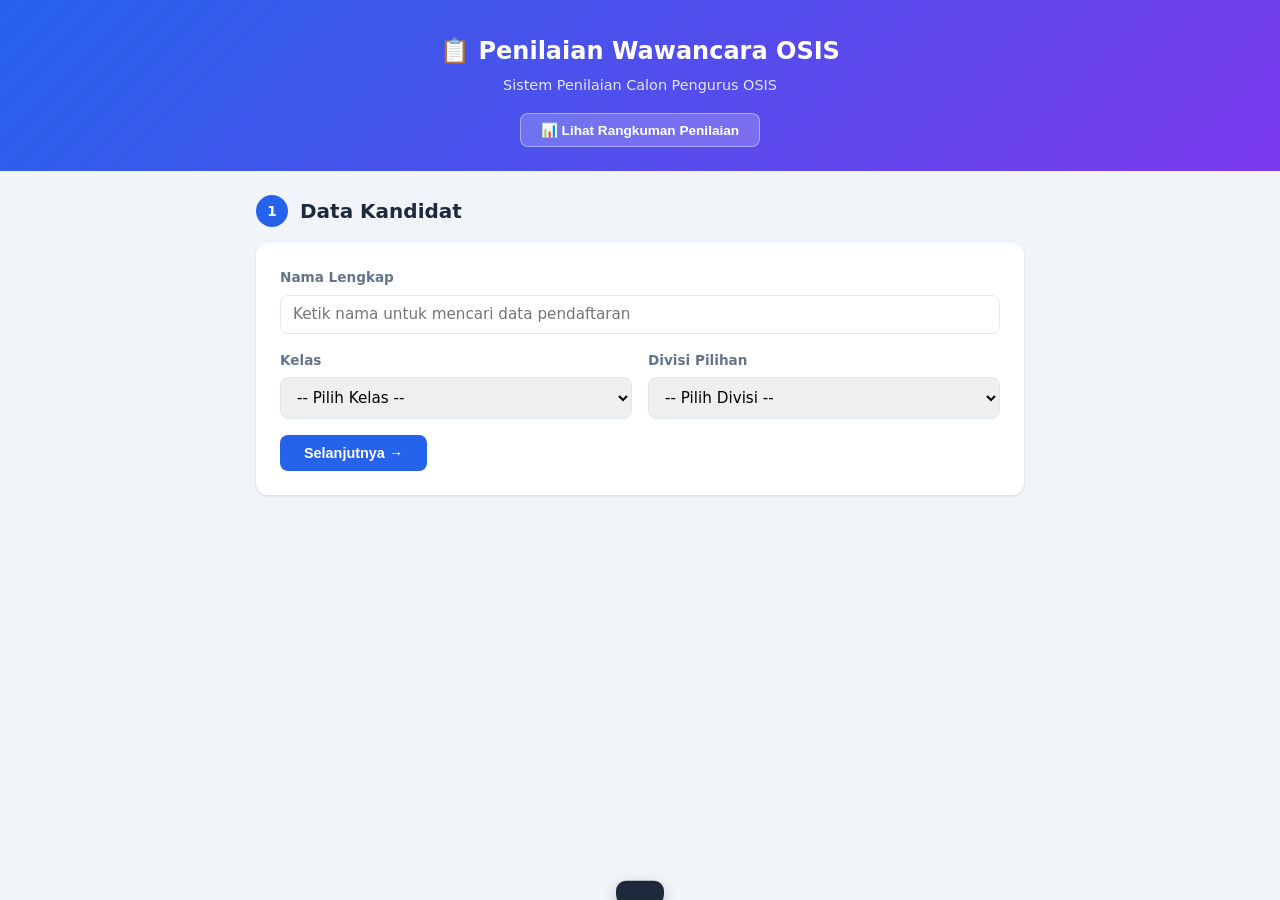
==== index.html @ acd0d590 "Add files via upload" ====
<!DOCTYPE html>
<html lang="id">
<head>
  <meta charset="UTF-8">
  <meta name="viewport" content="width=device-width, initial-scale=1.0">
  <title>Penilaian Wawancara OSIS</title>
  <link rel="stylesheet" href="style.css">
</head>
<body>

<script>
  const GAS_URL = 'https://script.google.com/macros/s/AKfycbzOj5wJAmDxlC7EIr8asJVbdR_6nq8yYFu8ddrUt4UuxdJhbjs5JigugolDbYUj_49eVg/exec';
</script>

<header>
  <h1>📋 Penilaian Wawancara OSIS</h1>
  <p class="subtitle">Sistem Penilaian Calon Pengurus OSIS</p>
  <div class="header-actions">
    <button class="btn-header" onclick="window.open('summary.html','_blank')">📊 Lihat Rangkuman Penilaian</button>
  </div>
</header>

<main id="app">

  <!-- ─── STEP 1: Data Kandidat ─────────────────────────────────────── -->
  <section id="step1" class="step active">
    <div class="step-header">
      <span class="step-badge">1</span>
      <h2>Data Kandidat</h2>
    </div>
    <div class="card">
      <div class="form-group">
        <label for="nama">Nama Lengkap</label>
        <div class="autocomplete-wrapper">
          <input type="text" id="nama" placeholder="Ketik nama untuk mencari data pendaftaran" autocomplete="off">
          <div id="nama-suggestions" class="suggestions-dropdown" hidden></div>
        </div>
      </div>

      <!-- Panel referensi data pendaftaran -->
      <div id="registration-reference" class="registration-reference" hidden>
        <div class="reference-heading">
          <strong>📄 Data Pendaftaran</strong>
          <span id="registration-status"></span>
        </div>
        <div id="registration-details" class="registration-details"></div>
      </div>

      <div class="form-row">
        <div class="form-group">
          <label for="kelas">Kelas</label>
          <select id="kelas">
            <option value="">-- Pilih Kelas --</option>
            <option value="7A">7A</option>
            <option value="7B">7B</option>
            <option value="7C">7C</option>
            <option value="7D">7D</option>
            <option value="8A">8A</option>
            <option value="8B">8B</option>
            <option value="8C">8C</option>
            <option value="8D">8D</option>
          </select>
        </div>
        <div class="form-group">
          <label for="divisi">Divisi Pilihan</label>
          <select id="divisi">
            <option value="">-- Pilih Divisi --</option>
            <option value="PDLH">PDLH</option>
            <option value="Kesejahteraan">Kesejahteraan</option>
            <option value="Kesenian dan Olahraga">Kesenian dan Olahraga</option>
            <option value="Keamanan">Keamanan</option>
            <option value="Ibadah">Ibadah</option>
            <option value="Humas">Humas</option>
            <option value="Bahasa">Bahasa</option>
          </select>
        </div>
      </div>
      <button class="btn btn-primary" onclick="goToStep(2)">Selanjutnya →</button>
    </div>
  </section>

  <!-- ─── STEP 2: Pertanyaan Umum ───────────────────────────────────── -->
  <section id="step2" class="step">
    <div class="step-header">
      <span class="step-badge">2</span>
      <h2>Pertanyaan Umum</h2>
    </div>
    <div id="pertanyaan-container"></div>
    <div class="nav-buttons">
      <button class="btn btn-secondary" onclick="goToStep(1)">← Kembali</button>
      <button class="btn btn-primary" onclick="goToStep(3)">Selanjutnya →</button>
    </div>
  </section>

  <!-- ─── STEP 3: Studi Kasus ───────────────────────────────────────── -->
  <section id="step3" class="step">
    <div class="step-header">
      <span class="step-badge">3</span>
      <h2>Studi Kasus</h2>
    </div>
    <div id="studi-kasus-container"></div>
    <div class="nav-buttons">
      <button class="btn btn-secondary" onclick="goToStep(2)">← Kembali</button>
      <button class="btn btn-primary" onclick="goToStep(4)">Selanjutnya →</button>
    </div>
  </section>

  <!-- ─── STEP 4: Ringkasan ─────────────────────────────────────────── -->
  <section id="step4" class="step">
    <div class="step-header">
      <span class="step-badge">4</span>
      <h2>Ringkasan Penilaian</h2>
    </div>
    <div id="ringkasan-container"></div>
    <div class="nav-buttons">
      <button class="btn btn-secondary" onclick="goToStep(3)">← Kembali</button>
      <button class="btn btn-primary btn-submit" onclick="submitPenilaian()">✅ Simpan Penilaian</button>
    </div>
  </section>

</main>

<!-- ─── Rubrik Modal ─────────────────────────────────────────────────── -->
<div id="rubrik-modal" class="modal" onclick="closeModal(event)">
  <div class="modal-content" onclick="event.stopPropagation()">
    <button class="modal-close" onclick="closeModal()">&times;</button>
    <h3>Rubrik Penilaian</h3>
    <div id="rubrik-body"></div>
  </div>
</div>

<!-- ─── Toast ────────────────────────────────────────────────────────── -->
<div id="toast" class="toast"></div>

<!-- ═══════════════════════════════════════════════════════════════════ -->
<!-- Registration Lookup                                                 -->
<!-- ═══════════════════════════════════════════════════════════════════ -->
<script>
function esc(v) {
  return String(v || '').replace(/[&<>"']/g, c =>
    ({'&':'&amp;','<':'&lt;','>':'&gt;','"':'&quot;',"'":'&#39;'})[c]
  );
}
</script>
<script>
(function() {
  const nameInput     = document.getElementById('nama');
  const classInput    = document.getElementById('kelas');
  const divisiInput   = document.getElementById('divisi');
  const box           = document.getElementById('registration-reference');
  const details       = document.getElementById('registration-details');
  const status        = document.getElementById('registration-status');
  const suggestions   = document.getElementById('nama-suggestions');
  if (!nameInput || !box || !suggestions) return;

  const FIELD_LABELS = {
    'Tempat dan Tgl. Lahir':              'Tempat & Tanggal Lahir',
    'Divisi yang dipilih':                 'Divisi Pilihan',
    'Pengalaman mengikuti organisasi':    'Pengalaman Organisasi',
    'Jabatan apa yang pernah diemban':    'Jabatan yang Pernah Diemban',
    'Mengapa ingin menjadi pengurus OSIS?': 'Alasan Ingin Jadi Pengurus OSIS',
    'Apa yang ingin anda kontribusikan untuk sekolah?': 'Kontribusi untuk Sekolah',
    'Apa yang menurutmu perlu diperbaiki dari kegiatan santri di sekolah?': 'Hal yang Perlu Diperbaiki',
    'Harapan terhadap OSIS kedepan':      'Harapan terhadap OSIS',
    'Ide Kegiatan/ Program yang ingin dikembangkan': 'Ide Kegiatan/Program',
    'KOMITMEN CALON PENGURUS OSIS':      'Komitmen Calon Pengurus OSIS'
  };

  let timer;

  function esc(v) {
    return String(v || '').replace(/[&<>"']/g, c =>
      ({'&':'&amp;','<':'&lt;','>':'&gt;','"':'&quot;',"'":'&#39;'})[c]
    );
  }

  function classMatch(regVal, optVal) {
    return String(regVal).trim().toLowerCase().replace(/\s+/g,'') ===
           String(optVal).trim().toLowerCase().replace(/\s+/g,'');
  }

  async function lookup() {
    const name = nameInput.value.trim();
    console.log('[Lookup] Mencari nama:', name, '| URL:', GAS_URL + '?action=getRegistration&nama=' + encodeURIComponent(name));
    if (!name) { box.hidden = true; return; }

    box.hidden = false;
    status.textContent = 'Mencari data...';
    details.innerHTML = '';

    try {
      const resp = await fetch(GAS_URL + '?action=getRegistration&nama=' + encodeURIComponent(name));
      const result = await resp.json();
      console.log('[Lookup] Response GAS:', JSON.stringify(result, null, 2));

      if (!result.success) throw new Error(result.error || 'Gagal membaca data.');

      if (!result.data) {
        status.textContent = 'Data tidak ditemukan';
        if (result.source) console.log('[Lookup] Source info:', JSON.stringify(result.source, null, 2));
        return;
      }

      status.textContent = '✓ Ditemukan';
      const d = result.data;
      console.log('[Lookup] Data ditemukan:', d);

      // Auto-fill kelas
      if (classInput) {
        const kelasVal = d['Kelas'] || '';
        if (!classInput.value && kelasVal) {
          for (const opt of classInput.options) {
            if (classMatch(kelasVal, opt.value)) { classInput.value = opt.value; break; }
          }
        }
      }

      // Auto-fill divisi
      if (divisiInput) {
        const divVal = d['Divisi yang dipilih'] || '';
        if (!divisiInput.value && divVal) {
          for (const opt of divisiInput.options) {
            if (divVal.toLowerCase().includes(opt.value.toLowerCase())) {
              divisiInput.value = opt.value; break;
            }
          }
        }
      }

      // Render detail
      let html = '';
      for (const key of Object.keys(FIELD_LABELS)) {
        const val = d[key];
        if (val && val.trim()) {
          html += '<div class="reference-item"><b>' + esc(FIELD_LABELS[key]) + '</b><span>' + esc(val) + '</span></div>';
        }
      }
      details.innerHTML = html;

    } catch (err) {
      status.textContent = '⚠ Gagal terhubung';
      console.error('[Lookup] Error:', err);
    }
  }

  // ─── Autocomplete Search ─────────────────────────────────────────────
  async function searchSuggestions(query) {
    if (!query || query.length < 1) { suggestions.hidden = true; return; }
    try {
      const resp = await fetch(GAS_URL + '?action=searchNames&q=' + encodeURIComponent(query));
      const result = await resp.json();
      console.log('[Search] Query:', query, '| Hasil:', result.names);
      if (!result.success || !result.names || result.names.length === 0) {
        suggestions.hidden = true;
        return;
      }
      suggestions.innerHTML = result.names.map(n =>
        '<div class="suggestion-item">' + esc(n) + '</div>'
      ).join('');
      suggestions.hidden = false;
    } catch (err) {
      console.error('[Search] Error:', err);
      suggestions.hidden = true;
    }
  }

  // Click suggestion
  suggestions.addEventListener('mousedown', function(e) {
    const item = e.target.closest('.suggestion-item');
    if (item) {
      nameInput.value = item.textContent;
      suggestions.hidden = true;
      lookup();
    }
  });

  // Hide suggestions on blur
  nameInput.addEventListener('blur', function() {
    setTimeout(function() { suggestions.hidden = true; }, 200);
    lookup();
  });

  nameInput.addEventListener('focus', function() {
    if (suggestions.children.length > 0 && nameInput.value.length >= 1) {
      suggestions.hidden = false;
    }
  });

  // ─── Input Handler ───────────────────────────────────────────────────
  nameInput.addEventListener('input', function() {
    clearTimeout(timer);
    const val = nameInput.value.trim();
    // Show suggestions for partial input
    timer = setTimeout(function() {
      if (val.length >= 1) {
        searchSuggestions(val);
      } else {
        suggestions.hidden = true;
        box.hidden = true;
      }
    }, 300);
  });
})();
</script>

<!-- ═══════════════════════════════════════════════════════════════════ -->
<!-- Main Application Logic                                              -->
<!-- ═══════════════════════════════════════════════════════════════════ -->
<script>
// ─── DATA ──────────────────────────────────────────────────────────────
const PERTANYAAN = [
  { id: 'Q1', judul: 'Alasan Memilih Divisi',   teks: 'Mengapa kamu memilih divisi tersebut?',                            aspek: 'Motivasi, pemahaman divisi, kesesuaian minat' },
  { id: 'Q2', judul: 'Kontribusi untuk Sekolah', teks: 'Apa yang ingin kamu kontribusikan untuk sekolah?',                aspek: 'Kreativitas, dampak, realistis' },
  { id: 'Q3', judul: 'Hal yang Perlu Diperbaiki',teks: 'Apa yang menurutmu perlu diperbaiki dari kegiatan santri di sekolah?', aspek: 'Observasi, analisis, solusi' },
  { id: 'Q4', judul: 'Ide Kegiatan/Program',     teks: 'Ide kegiatan atau program yang ingin kamu kembangkan?',           aspek: 'Inovasi, perencanaan, eksekusi' },
  { id: 'Q5', judul: 'Visi dan Misi',            teks: 'Apa visi dan misi kamu terhadap organisasi tersebut? Jelaskan!', aspek: 'Visi jangka panjang, keselarasan, komitmen' }
];

const STUDI_KASUS = [
  {
    id: 'SK1', judul: 'Konflik dalam Tim',
    cerita: 'Kamu ditunjuk menjadi ketua sebuah kegiatan OSIS. Dalam persiapan kegiatan, dua anggota tim berselisih pendapat dan mulai saling menyalahkan. Akibatnya, pekerjaan kelompok menjadi terhambat dan anggota lain ikut merasa tidak nyaman.',
    pertanyaan: [
      'Apa yang akan kamu lakukan sebagai ketua?',
      'Bagaimana cara kamu menyelesaikan konflik tersebut?',
      'Apakah kamu akan mengambil keputusan sendiri atau melibatkan anggota? Jelaskan alasannya.'
    ],
    aspek: [
      { id: 'SK1_Kepemimpinan', label: 'Kepemimpinan' },
      { id: 'SK1_Komunikasi',   label: 'Komunikasi' },
      { id: 'SK1_Konflik',      label: 'Kemampuan Menyelesaikan Konflik' },
      { id: 'SK1_Adil',         label: 'Sikap Adil' }
    ]
  },
  {
    id: 'SK2', judul: 'Tanggung Jawab & Kejujuran',
    cerita: 'Kamu mendapatkan tugas sebagai panitia sebuah kegiatan OSIS. Sehari sebelum kegiatan, kamu menyadari bahwa ada kesalahan dalam data peserta yang disebabkan oleh kelalaianmu. Jika kesalahan tersebut diketahui pembina, kemungkinan kegiatan akan mengalami sedikit kendala.',
    pertanyaan: [
      'Apa yang akan kamu lakukan?',
      'Apakah kamu akan menyampaikan kesalahan tersebut kepada pembina? Mengapa?',
      'Bagaimana cara kamu memperbaiki kesalahan tersebut?'
    ],
    aspek: [
      { id: 'SK2_Kejujuran',      label: 'Kejujuran' },
      { id: 'SK2_TanggungJawab',  label: 'Tanggung Jawab' },
      { id: 'SK2_Berani',         label: 'Keberanian Mengakui Kesalahan' },
      { id: 'SK2_Solusi',         label: 'Kemampuan Mencari Solusi' }
    ]
  },
  {
    id: 'SK3', judul: 'Anggota Tidak Aktif',
    cerita: 'Dalam sebuah kegiatan OSIS, terdapat anggota yang sering tidak hadir dalam rapat dan tidak menyelesaikan tugas yang diberikan. Beberapa anggota lain mulai mengeluh karena merasa harus mengerjakan tugasnya.',
    pertanyaan: [
      'Apa yang akan kamu lakukan terhadap anggota tersebut?',
      'Apakah kamu akan langsung memberikan sanksi?',
      'Bagaimana cara kamu mengetahui alasan anggota tersebut tidak aktif?'
    ],
    aspek: [
      { id: 'SK3_Empati',      label: 'Empati' },
      { id: 'SK3_Tegas',       label: 'Ketegasan' },
      { id: 'SK3_Komunikasi',  label: 'Kemampuan Berkomunikasi' },
      { id: 'SK3_Keputusan',   label: 'Pengambilan Keputusan' }
    ]
  },
  {
    id: 'SK4', judul: 'Prioritas Akademik & OSIS',
    cerita: 'Kamu terpilih menjadi pengurus OSIS dan mendapatkan tugas penting untuk sebuah kegiatan sekolah. Pada waktu yang sama, kamu harus mempersiapkan diri untuk ujian yang akan dilaksanakan dalam beberapa hari.',
    pertanyaan: [
      'Bagaimana kamu akan membagi waktu antara belajar dan tugas OSIS?',
      'Apa yang akan kamu lakukan jika tugas OSIS semakin banyak?',
      'Menurutmu, mana yang harus diprioritaskan dan bagaimana cara menyeimbangkannya?'
    ],
    aspek: [
      { id: 'SK4_Waktu',         label: 'Manajemen Waktu' },
      { id: 'SK4_TanggungJawab', label: 'Tanggung Jawab' },
      { id: 'SK4_Disiplin',      label: 'Kedisiplinan' },
      { id: 'SK4_Prioritas',     label: 'Kemampuan Menentukan Prioritas' }
    ]
  }
];

const RUBRIK_SKOR = [
  { skor: 1,  label: 'Tidak mampu menjawab/tidak memahami pertanyaan.' },
  { skor: 2,  label: 'Jawaban sangat tidak relevan dan tidak menunjukkan sikap yang diharapkan.' },
  { skor: 3,  label: 'Jawaban sangat sederhana, solusi kurang tepat, dan membutuhkan banyak arahan.' },
  { skor: 4,  label: 'Jawaban mulai relevan, tetapi alasan dan solusi masih lemah.' },
  { skor: 5,  label: 'Jawaban cukup relevan dan menunjukkan pemahaman dasar.' },
  { skor: 6,  label: 'Jawaban cukup baik, dengan alasan dan solusi yang masuk akal.' },
  { skor: 7,  label: 'Jawaban baik, logis, realistis, dan menunjukkan sikap positif.' },
  { skor: 8,  label: 'Jawaban sangat baik, sistematis, solutif, dan menunjukkan kedewasaan berpikir.' },
  { skor: 9,  label: 'Jawaban sangat matang, mempertimbangkan berbagai pihak dan risiko.' },
  { skor: 10, label: 'Jawaban sangat matang, spesifik, realistis, solutif, dan menunjukkan kepemimpinan kuat.' }
];

const KATEGORI = [
  { min: 9.0, max: 10.0, label: 'Sangat Direkomendasikan', color: '#27ae60' },
  { min: 8.0, max: 8.9,  label: 'Direkomendasikan',        color: '#2980b9' },
  { min: 7.0, max: 7.9,  label: 'Dipertimbangkan',         color: '#f39c12' },
  { min: 6.0, max: 6.9,  label: 'Perlu Pertimbangan',      color: '#e67e22' },
  { min: 0.0, max: 5.9,  label: 'Tidak Direkomendasikan',  color: '#c0392b' }
];

// ─── INIT ──────────────────────────────────────────────────────────────
document.addEventListener('DOMContentLoaded', () => {
  renderPertanyaan();
  renderStudiKasus();
});

// ─── RENDER ────────────────────────────────────────────────────────────
function renderPertanyaan() {
  const c = document.getElementById('pertanyaan-container');
  c.innerHTML = PERTANYAAN.map((q, i) => `
    <div class="card question-card">
      <div class="question-header">
        <span class="question-number">P${i+1}</span>
        <div>
          <h3>${q.judul}</h3>
          <p class="question-text">${q.teks}</p>
          <p class="question-aspek">📌 Aspek: ${q.aspek}</p>
        </div>
      </div>
      <div class="score-control">
        <label>Skor:</label>
        <div class="score-buttons">
          ${[1,2,3,4,5,6,7,8,9,10].map(s => `
            <button class="score-btn" data-q="${q.id}" data-skor="${s}"
                    onclick="setSkor('${q.id}',${s})">${s}</button>
          `).join('')}
        </div>
        <span class="skor-display" id="display_${q.id}">-</span>
        <button class="btn-rubrik" onclick="showRubrik()">ℹ️ Rubrik</button>
      </div>
    </div>
  `).join('');
}

function renderStudiKasus() {
  const c = document.getElementById('studi-kasus-container');
  c.innerHTML = STUDI_KASUS.map((sk, i) => `
    <div class="card studi-kasus-card">
      <div class="sk-header">
        <span class="sk-number">SK${i+1}</span>
        <h3>${sk.judul}</h3>
      </div>
      <div class="sk-cerita">
        <p>📖 <strong>Situasi:</strong> ${sk.cerita}</p>
      </div>
      <div class="sk-pertanyaan">
        <h4>Pertanyaan:</h4>
        <ol>${sk.pertanyaan.map(p => `<li>${p}</li>`).join('')}</ol>
      </div>
      <div class="sk-aspek-grid">
        <h4>Penilaian Aspek:</h4>
        ${sk.aspek.map(a => `
          <div class="aspek-row">
            <label>${a.label}</label>
            <div class="score-buttons">
              ${[1,2,3,4,5,6,7,8,9,10].map(s => `
                <button class="score-btn" data-q="${a.id}" data-skor="${s}"
                        onclick="setSkor('${a.id}',${s})">${s}</button>
              `).join('')}
            </div>
            <span class="skor-display" id="display_${a.id}">-</span>
          </div>
        `).join('')}
      </div>
    </div>
  `).join('');
}

// ─── SCORING ───────────────────────────────────────────────────────────
const scores = {};

function setSkor(questionId, skor) {
  scores[questionId] = skor;
  document.querySelectorAll(`[data-q="${questionId}"]`).forEach(btn => {
    btn.classList.toggle('active', parseInt(btn.dataset.skor) === skor);
  });
  const display = document.getElementById('display_' + questionId);
  const r = RUBRIK_SKOR.find(x => x.skor === skor);
  display.textContent = skor + ' — ' + (r ? r.label : '');
  display.classList.add('show');
}

// ─── NAVIGATION ────────────────────────────────────────────────────────
function goToStep(step) {
  if (step >= 2) {
    const n = document.getElementById('nama').value.trim();
    const k = document.getElementById('kelas').value;
    const d = document.getElementById('divisi').value;
    if (!n || !k || !d) { showToast('⚠️ Mohon lengkapi semua data kandidat terlebih dahulu.'); return; }
  }
  if (step === 4) {
    const allIds = [
      ...PERTANYAAN.map(q => q.id),
      ...STUDI_KASUS.flatMap(sk => sk.aspek.map(a => a.id))
    ];
    const missing = allIds.filter(id => !scores[id]);
    if (missing.length > 0) { showToast('⚠️ Masih ada ' + missing.length + ' aspek yang belum dinilai.'); return; }
  }

  document.querySelectorAll('.step').forEach(s => s.classList.remove('active'));
  document.getElementById('step' + step).classList.add('active');
  if (step === 4) renderRingkasan();
  window.scrollTo({ top: 0, behavior: 'smooth' });
}

// ─── RINGKASAN ─────────────────────────────────────────────────────────
function renderRingkasan() {
  const c = document.getElementById('ringkasan-container');
  const nama   = document.getElementById('nama').value;
  const kelas  = document.getElementById('kelas').value;
  const divisi = document.getElementById('divisi').value;

  const qScores = PERTANYAAN.map(q => scores[q.id] || 0);
  const qAvg = (qScores.reduce((a,b) => a+b, 0) / qScores.length).toFixed(1);

  const skAverages = STUDI_KASUS.map(sk => {
    const s = sk.aspek.map(a => scores[a.id] || 0);
    return (s.reduce((a,b) => a+b, 0) / s.length).toFixed(1);
  });

  const all = [...qScores, ...STUDI_KASUS.flatMap(sk => sk.aspek.map(a => scores[a.id] || 0))];
  const rataRata = (all.reduce((a,b) => a+b, 0) / all.length).toFixed(1);
  const kategori = KATEGORI.find(k => rataRata >= k.min && rataRata <= k.max);

  c.innerHTML = `
    <div class="card summary-card">
      <div class="summary-header">
        <h3>${nama}</h3>
        <p>${kelas} — ${divisi}</p>
      </div>
      <div class="summary-section">
        <h4>📝 Pertanyaan Umum (Rata-rata: ${qAvg})</h4>
        <table class="summary-table">
          <thead><tr><th>Pertanyaan</th><th>Skor</th></tr></thead>
          <tbody>${PERTANYAAN.map(q => `<tr><td>${q.judul}</td><td class="skor-cell">${scores[q.id]}</td></tr>`).join('')}</tbody>
        </table>
      </div>
      ${STUDI_KASUS.map((sk, i) => `
        <div class="summary-section">
          <h4>📋 ${sk.judul} (Rata-rata: ${skAverages[i]})</h4>
          <table class="summary-table">
            <thead><tr><th>Aspek</th><th>Skor</th></tr></thead>
            <tbody>${sk.aspek.map(a => `<tr><td>${a.label}</td><td class="skor-cell">${scores[a.id]}</td></tr>`).join('')}</tbody>
          </table>
        </div>
      `).join('')}
      <div class="summary-final">
        <div class="final-score">
          <span class="final-label">Rata-rata Keseluruhan</span>
          <span class="final-number">${rataRata}</span>
          <span class="final-category" style="background:${kategori?kategori.color:'#999'}">${kategori?kategori.label:'-'}</span>
        </div>
      </div>
      <div class="form-group" style="margin-top:1rem">
        <label for="catatan">Catatan Tambahan (opsional)</label>
        <textarea id="catatan" rows="3" placeholder="Tulis catatan tambahan tentang kandidat..."></textarea>
      </div>
    </div>
  `;
}

// ─── SUBMIT ────────────────────────────────────────────────────────────
async function submitPenilaian() {
  const all = [
    ...PERTANYAAN.map(q => scores[q.id] || 0),
    ...STUDI_KASUS.flatMap(sk => sk.aspek.map(a => scores[a.id] || 0))
  ];
  const rataRata = (all.reduce((a,b) => a+b, 0) / all.length).toFixed(1);
  const kategori = KATEGORI.find(k => rataRata >= k.min && rataRata <= k.max);

  const payload = {
    action: 'submitPenilaian',
    nama:   document.getElementById('nama').value.trim(),
    kelas:  document.getElementById('kelas').value,
    divisi: document.getElementById('divisi').value,
    skor:   Object.assign({}, scores),
    rataRata: parseFloat(rataRata),
    kategori: kategori ? kategori.label : '-',
    catatan:  document.getElementById('catatan') ? document.getElementById('catatan').value : ''
  };

  try {
    await fetch(GAS_URL, {
      method: 'POST',
      mode: 'no-cors',
      body: JSON.stringify(payload)
    });
    showToast('✅ Penilaian berhasil disimpan!');
    setTimeout(() => {
      if (confirm('Penilaian tersimpan. Ingin menilai kandidat berikutnya?')) {
        resetForm();
        goToStep(1);
      }
    }, 1000);
  } catch (err) {
    showToast('❌ Gagal menyimpan: ' + err.message);
  }
}

function resetForm() {
  document.getElementById('nama').value = '';
  document.getElementById('kelas').value = '';
  document.getElementById('divisi').value = '';
  const ct = document.getElementById('catatan');
  if (ct) ct.value = '';
  Object.keys(scores).forEach(k => delete scores[k]);
  document.querySelectorAll('.score-btn.active').forEach(b => b.classList.remove('active'));
  document.querySelectorAll('.skor-display').forEach(d => { d.textContent = '-'; d.classList.remove('show'); });
  // Hide registration panel
  const box = document.getElementById('registration-reference');
  if (box) box.hidden = true;
}

// ─── RUBRIK MODAL ──────────────────────────────────────────────────────
function showRubrik() {
  document.getElementById('rubrik-body').innerHTML = `
    <table class="rubrik-table">
      <thead><tr><th>Skor</th><th>Deskripsi</th></tr></thead>
      <tbody>${RUBRIK_SKOR.map(r => `<tr><td class="rubrik-skor">${r.skor}</td><td>${r.label}</td></tr>`).join('')}</tbody>
    </table>
  `;
  document.getElementById('rubrik-modal').classList.add('open');
}

function closeModal(e) {
  if (!e || e.target === document.getElementById('rubrik-modal')) {
    document.getElementById('rubrik-modal').classList.remove('open');
  }
}

// ─── TOAST ─────────────────────────────────────────────────────────────
function showToast(msg) {
  const t = document.getElementById('toast');
  t.textContent = msg;
  t.classList.add('show');
  setTimeout(() => t.classList.remove('show'), 3500);
}
</script>
</body>
</html>
---- style.css ----
/* ═══════════════════════════════════════════════════════════════════════
   Penilaian Wawancara OSIS — Stylesheet
   ═══════════════════════════════════════════════════════════════════════ */

:root {
  --primary: #2563eb;
  --primary-dark: #1d4ed8;
  --bg: #f1f5f9;
  --card: #ffffff;
  --text: #1e293b;
  --text-muted: #64748b;
  --border: #e2e8f0;
  --success: #22c55e;
  --warning: #f59e0b;
  --danger: #ef4444;
  --radius: 12px;
  --shadow: 0 1px 3px rgba(0,0,0,.08), 0 1px 2px rgba(0,0,0,.06);
}

* { margin: 0; padding: 0; box-sizing: border-box; }

body {
  font-family: 'Segoe UI', system-ui, -apple-system, sans-serif;
  background: var(--bg);
  color: var(--text);
  line-height: 1.6;
  min-height: 100vh;
}

/* ─── Header ─────────────────────────────────────────────────────────── */
header {
  background: linear-gradient(135deg, var(--primary), #7c3aed);
  color: white;
  text-align: center;
  padding: 2rem 1rem 1.5rem;
}
header h1 { font-size: 1.5rem; font-weight: 700; }
header .subtitle { opacity: .85; font-size: .9rem; margin-top: .25rem; }
.header-actions { margin-top: 1rem; }
.btn-header {
  background: rgba(255,255,255,.2);
  color: white;
  border: 1.5px solid rgba(255,255,255,.4);
  padding: .5rem 1.25rem;
  border-radius: 8px;
  font-size: .85rem;
  font-weight: 600;
  cursor: pointer;
  transition: background .15s;
}
.btn-header:hover { background: rgba(255,255,255,.35); }

/* ─── Summary Table ──────────────────────────────────────────────────── */
.summary-modal-content {
  max-width: 950px;
  max-height: 85vh;
}
.summary-table-wrapper, .table-wrapper { overflow-x: auto; }
.summary-table-full {
  width: 100%;
  border-collapse: collapse;
  font-size: .85rem;
}
.summary-table-full th,
.summary-table-full td {
  padding: .5rem .65rem;
  border-bottom: 1px solid var(--border);
  text-align: left;
  white-space: nowrap;
}
.summary-table-full th {
  background: #f1f5f9;
  font-weight: 700;
  color: var(--text-muted);
  position: sticky;
  top: 0;
}
.summary-table-full tr:hover { background: #f8fafc; }
.kategori-badge {
  display: inline-block;
  padding: .15rem .5rem;
  border-radius: 12px;
  color: white;
  font-weight: 600;
  font-size: .75rem;
  white-space: nowrap;
}
.summary-empty { text-align: center; padding: 2rem; color: var(--text-muted); }

/* ─── Main ───────────────────────────────────────────────────────────── */
main {
  max-width: 800px;
  margin: 1.5rem auto;
  padding: 0 1rem 3rem;
}

/* ─── Steps ──────────────────────────────────────────────────────────── */
.step { display: none; }
.step.active { display: block; }

.step-header {
  display: flex;
  align-items: center;
  gap: .75rem;
  margin-bottom: 1rem;
}
.step-badge {
  background: var(--primary);
  color: white;
  width: 32px; height: 32px;
  border-radius: 50%;
  display: flex; align-items: center; justify-content: center;
  font-weight: 700; font-size: .85rem;
  flex-shrink: 0;
}
.step-header h2 { font-size: 1.25rem; }

/* ─── Card ───────────────────────────────────────────────────────────── */
.card {
  background: var(--card);
  border-radius: var(--radius);
  box-shadow: var(--shadow);
  padding: 1.5rem;
  margin-bottom: 1rem;
}

/* ─── Forms ──────────────────────────────────────────────────────────── */
.form-group { margin-bottom: 1rem; }
.form-group label {
  display: block;
  font-weight: 600;
  font-size: .85rem;
  margin-bottom: .35rem;
  color: var(--text-muted);
}
.form-group input,
.form-group select,
.form-group textarea {
  width: 100%;
  padding: .6rem .75rem;
  border: 1.5px solid var(--border);
  border-radius: 8px;
  font-size: .95rem;
  font-family: inherit;
  transition: border-color .15s;
}
.form-group input:focus,
.form-group select:focus,
.form-group textarea:focus {
  outline: none;
  border-color: var(--primary);
  box-shadow: 0 0 0 3px rgba(37,99,235,.12);
}
.form-row {
  display: grid;
  grid-template-columns: 1fr 1fr;
  gap: 1rem;
}

/* ─── Autocomplete ───────────────────────────────────────────────────── */
.autocomplete-wrapper {
  position: relative;
}
.suggestions-dropdown {
  position: absolute;
  top: 100%;
  left: 0;
  right: 0;
  background: white;
  border: 1.5px solid var(--border);
  border-top: none;
  border-radius: 0 0 8px 8px;
  max-height: 200px;
  overflow-y: auto;
  z-index: 100;
  box-shadow: 0 4px 8px rgba(0,0,0,.1);
}
.suggestion-item {
  padding: .6rem .75rem;
  font-size: .9rem;
  cursor: pointer;
  border-bottom: 1px solid var(--border);
}
.suggestion-item:last-child { border-bottom: none; }
.suggestion-item:hover {
  background: #eff6ff;
  color: var(--primary);
}

/* ─── Registration Reference ─────────────────────────────────────────── */
.registration-reference {
  margin-bottom: 1rem;
  padding: 1rem 1.25rem;
  border: 1.5px solid #93c5fd;
  border-radius: var(--radius);
  background: #eff6ff;
}
.reference-heading {
  display: flex;
  justify-content: space-between;
  align-items: center;
  gap: 1rem;
  margin-bottom: .75rem;
}
.reference-heading strong { font-size: .95rem; }
#registration-status { font-size: .85rem; color: var(--text-muted); }
.registration-details {
  display: grid;
  gap: .6rem;
}
.reference-item {
  display: grid;
  gap: .2rem;
}
.reference-item b {
  font-size: .8rem;
  color: var(--text-muted);
  font-weight: 600;
}
.reference-item span {
  font-size: .9rem;
  white-space: pre-wrap;
  color: var(--text);
}

/* ─── Buttons ────────────────────────────────────────────────────────── */
.btn {
  padding: .65rem 1.5rem;
  border: none;
  border-radius: 8px;
  font-size: .9rem;
  font-weight: 600;
  cursor: pointer;
  transition: background .15s, transform .1s;
}
.btn:active { transform: scale(.97); }
.btn-primary { background: var(--primary); color: white; }
.btn-primary:hover { background: var(--primary-dark); }
.btn-secondary { background: var(--border); color: var(--text); }
.btn-secondary:hover { background: #cbd5e1; }
.btn-submit { background: var(--success); font-size: 1rem; padding: .75rem 2rem; }
.btn-submit:hover { background: #16a34a; }

.nav-buttons {
  display: flex;
  justify-content: space-between;
  margin-top: 1rem;
}

/* ─── Question Card ──────────────────────────────────────────────────── */
.question-header {
  display: flex;
  gap: .75rem;
  margin-bottom: 1rem;
}
.question-number {
  background: var(--primary);
  color: white;
  padding: .2rem .55rem;
  border-radius: 6px;
  font-weight: 700;
  font-size: .8rem;
  height: fit-content;
  white-space: nowrap;
}
.question-header h3 { font-size: 1rem; }
.question-text {
  font-size: .95rem;
  margin-top: .25rem;
}
.question-aspek {
  font-size: .8rem;
  color: var(--text-muted);
  margin-top: .25rem;
}

/* ─── Score Control ──────────────────────────────────────────────────── */
.score-control {
  display: flex;
  align-items: center;
  gap: .5rem;
  flex-wrap: wrap;
}
.score-control > label {
  font-weight: 600;
  font-size: .85rem;
  color: var(--text-muted);
}
.score-buttons {
  display: flex;
  gap: 4px;
  flex-wrap: wrap;
}
.score-btn {
  width: 36px; height: 36px;
  border: 1.5px solid var(--border);
  border-radius: 8px;
  background: white;
  font-weight: 600;
  font-size: .85rem;
  cursor: pointer;
  transition: all .15s;
  color: var(--text);
}
.score-btn:hover {
  border-color: var(--primary);
  background: #eff6ff;
}
.score-btn.active {
  background: var(--primary);
  color: white;
  border-color: var(--primary);
  transform: scale(1.08);
}
.skor-display {
  font-size: .8rem;
  color: var(--text-muted);
  max-width: 320px;
  display: none;
  padding: .25rem .5rem;
  background: #f8fafc;
  border-radius: 6px;
}
.skor-display.show { display: inline; }

.btn-rubrik {
  background: none;
  border: 1px solid var(--border);
  border-radius: 6px;
  padding: .3rem .6rem;
  font-size: .78rem;
  cursor: pointer;
  white-space: nowrap;
}
.btn-rubrik:hover { background: #f8fafc; }

/* ─── Studi Kasus ────────────────────────────────────────────────────── */
.studi-kasus-card { border-left: 4px solid var(--primary); }
.sk-header {
  display: flex;
  align-items: center;
  gap: .75rem;
  margin-bottom: .75rem;
}
.sk-number {
  background: #7c3aed;
  color: white;
  padding: .2rem .6rem;
  border-radius: 6px;
  font-weight: 700;
  font-size: .8rem;
}
.sk-cerita {
  background: #f0f9ff;
  border-radius: 8px;
  padding: .85rem 1rem;
  margin-bottom: 1rem;
  font-size: .9rem;
  line-height: 1.55;
}
.sk-pertanyaan { margin-bottom: 1rem; }
.sk-pertanyaan h4 { font-size: .9rem; margin-bottom: .35rem; }
.sk-pertanyaan ol { padding-left: 1.5rem; font-size: .9rem; }
.sk-pertanyaan li { margin-bottom: .3rem; }

.sk-aspek-grid h4 {
  font-size: .9rem;
  margin-bottom: .5rem;
  color: var(--text-muted);
}
.aspek-row {
  display: flex;
  align-items: center;
  gap: .5rem;
  margin-bottom: .6rem;
  flex-wrap: wrap;
}
.aspek-row > label {
  min-width: 220px;
  font-size: .88rem;
  font-weight: 500;
}

/* ─── Summary ────────────────────────────────────────────────────────── */
.summary-card { border-top: 4px solid var(--primary); }
.summary-header { text-align: center; margin-bottom: 1.5rem; }
.summary-header h3 { font-size: 1.3rem; }
.summary-header p { color: var(--text-muted); }

.summary-section { margin-bottom: 1.25rem; }
.summary-section h4 { font-size: .95rem; margin-bottom: .5rem; }

.summary-table {
  width: 100%;
  border-collapse: collapse;
}
.summary-table th,
.summary-table td {
  padding: .5rem .75rem;
  border-bottom: 1px solid var(--border);
  font-size: .88rem;
  text-align: left;
}
.summary-table th {
  background: #f8fafc;
  font-weight: 600;
  color: var(--text-muted);
}
.skor-cell {
  font-weight: 700;
  text-align: center;
  color: var(--primary);
}

.summary-final {
  text-align: center;
  margin: 1.5rem 0;
  padding: 1.5rem;
  background: linear-gradient(135deg, #f0f9ff, #ede9fe);
  border-radius: var(--radius);
}
.final-label { display: block; font-size: .85rem; color: var(--text-muted); }
.final-number {
  display: block;
  font-size: 3rem;
  font-weight: 800;
  color: var(--text);
  line-height: 1.1;
}
.final-category {
  display: inline-block;
  margin-top: .5rem;
  padding: .35rem 1.25rem;
  border-radius: 20px;
  color: white;
  font-weight: 700;
  font-size: .9rem;
}

/* ─── Modal ──────────────────────────────────────────────────────────── */
.modal {
  display: none;
  position: fixed;
  inset: 0;
  background: rgba(0,0,0,.45);
  z-index: 1000;
  align-items: center;
  justify-content: center;
  padding: 1rem;
}
.modal.open { display: flex; }
.modal-content {
  background: white;
  border-radius: var(--radius);
  max-width: 600px;
  width: 100%;
  max-height: 80vh;
  overflow-y: auto;
  padding: 1.5rem;
  position: relative;
}
.modal-close {
  position: absolute;
  top: .75rem; right: .75rem;
  background: none;
  border: none;
  font-size: 1.5rem;
  cursor: pointer;
  color: var(--text-muted);
}
.modal-content h3 { margin-bottom: 1rem; }

.rubrik-table {
  width: 100%;
  border-collapse: collapse;
}
.rubrik-table th,
.rubrik-table td {
  padding: .55rem .75rem;
  border-bottom: 1px solid var(--border);
  text-align: left;
  font-size: .88rem;
}
.rubrik-table th {
  background: #f8fafc;
  font-weight: 600;
}
.rubrik-skor {
  font-weight: 700;
  text-align: center;
  width: 50px;
  color: var(--primary);
}

/* ─── Toast ──────────────────────────────────────────────────────────── */
.toast {
  position: fixed;
  bottom: 1.5rem;
  left: 50%;
  transform: translateX(-50%) translateY(120%);
  background: var(--text);
  color: white;
  padding: .75rem 1.5rem;
  border-radius: 10px;
  font-size: .9rem;
  font-weight: 500;
  z-index: 2000;
  transition: transform .3s ease;
  box-shadow: 0 4px 14px rgba(0,0,0,.2);
  max-width: 90vw;
  text-align: center;
}
.toast.show { transform: translateX(-50%) translateY(0); }

/* ─── Responsive ─────────────────────────────────────────────────────── */
@media (max-width: 600px) {
  header { padding: 1.25rem 1rem 1rem; }
  header h1 { font-size: 1.2rem; }
  main { padding: 0 .75rem 2rem; }
  .card { padding: 1rem; }
  .form-row { grid-template-columns: 1fr; }
  .score-btn { width: 32px; height: 32px; font-size: .8rem; }
  .aspek-row > label { min-width: 150px; }
  .final-number { font-size: 2.25rem; }
  .skor-display { max-width: 180px; font-size: .75rem; }
  .reference-heading { flex-direction: column; align-items: flex-start; gap: .25rem; }
  .suggestion-item { font-size: .85rem; }
}
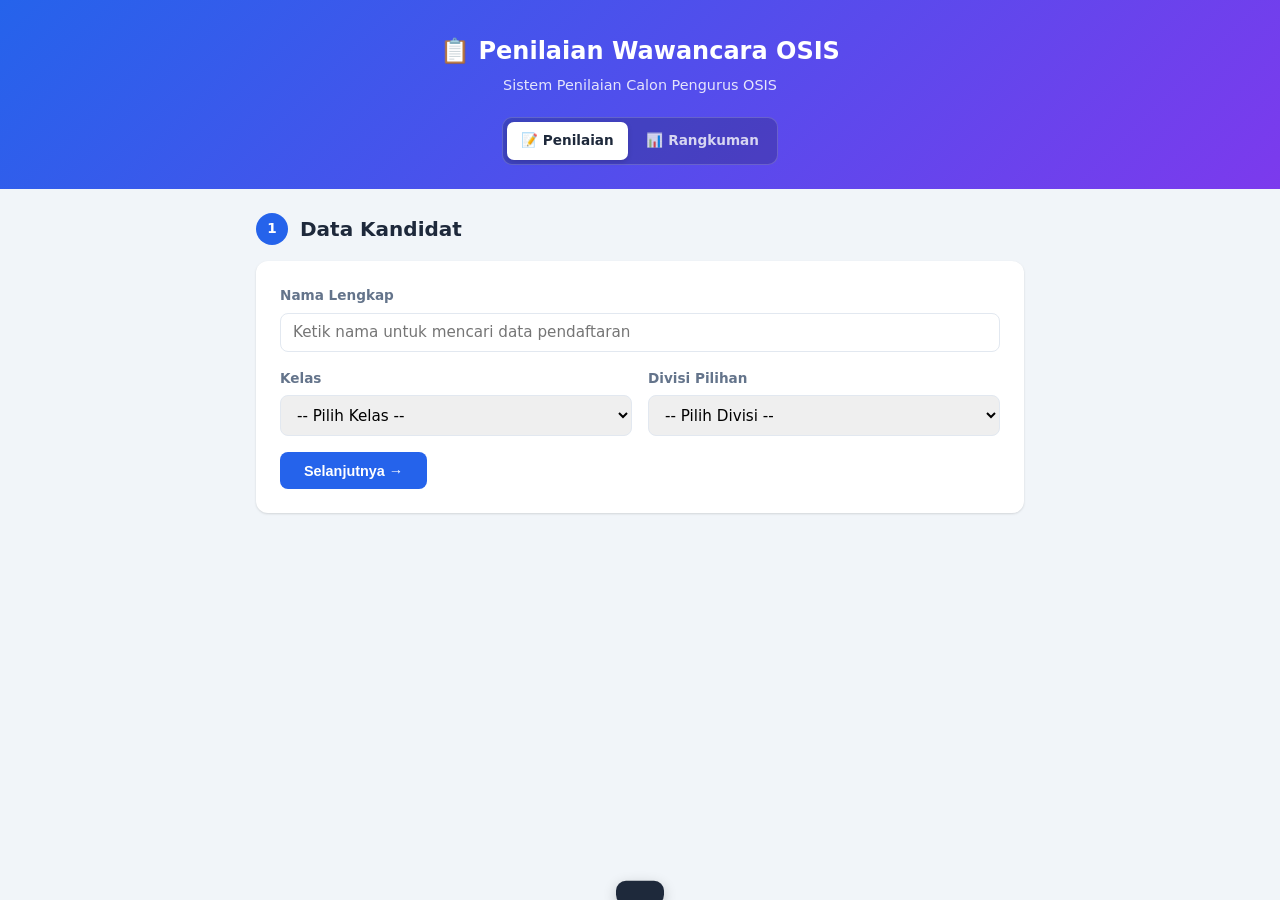
==== commit dca211d9: "Add files via upload" ====
--- a/index.html
+++ b/index.html
@@ -15,9 +15,10 @@
 <header>
   <h1>📋 Penilaian Wawancara OSIS</h1>
   <p class="subtitle">Sistem Penilaian Calon Pengurus OSIS</p>
-  <div class="header-actions">
-    <button class="btn-header" onclick="window.open('summary.html','_blank')">📊 Lihat Rangkuman Penilaian</button>
-  </div>
+  <nav class="tab-nav">
+    <a href="index.html" class="tab-item active">📝 Penilaian</a>
+    <a href="summary.html" class="tab-item">📊 Rangkuman</a>
+  </nav>
 </header>
 
 <main id="app">
--- a/style.css
+++ b/style.css
@@ -36,19 +36,35 @@
 }
 header h1 { font-size: 1.5rem; font-weight: 700; }
 header .subtitle { opacity: .85; font-size: .9rem; margin-top: .25rem; }
-.header-actions { margin-top: 1rem; }
-.btn-header {
-  background: rgba(255,255,255,.2);
-  color: white;
-  border: 1.5px solid rgba(255,255,255,.4);
-  padding: .5rem 1.25rem;
-  border-radius: 8px;
+
+/* ─── Modern Page Navigation ─────────────────────────────────────────── */
+.tab-nav {
+  display: inline-flex;
+  gap: .25rem;
+  margin-top: 1.25rem;
+  padding: .25rem;
+  background: rgba(15,23,42,.22);
+  border: 1px solid rgba(255,255,255,.18);
+  border-radius: 10px;
+}
+.tab-item {
+  display: inline-flex;
+  align-items: center;
+  gap: .4rem;
+  padding: .5rem .9rem;
+  border-radius: 7px;
+  color: rgba(255,255,255,.78);
   font-size: .85rem;
   font-weight: 600;
-  cursor: pointer;
-  transition: background .15s;
-}
-.btn-header:hover { background: rgba(255,255,255,.35); }
+  text-decoration: none;
+  transition: color .15s, background .15s, box-shadow .15s;
+}
+.tab-item:hover { color: white; background: rgba(255,255,255,.12); }
+.tab-item.active {
+  color: var(--text);
+  background: white;
+  box-shadow: 0 2px 5px rgba(0,0,0,.15);
+}
 
 /* ─── Summary Table ──────────────────────────────────────────────────── */
 .summary-modal-content {
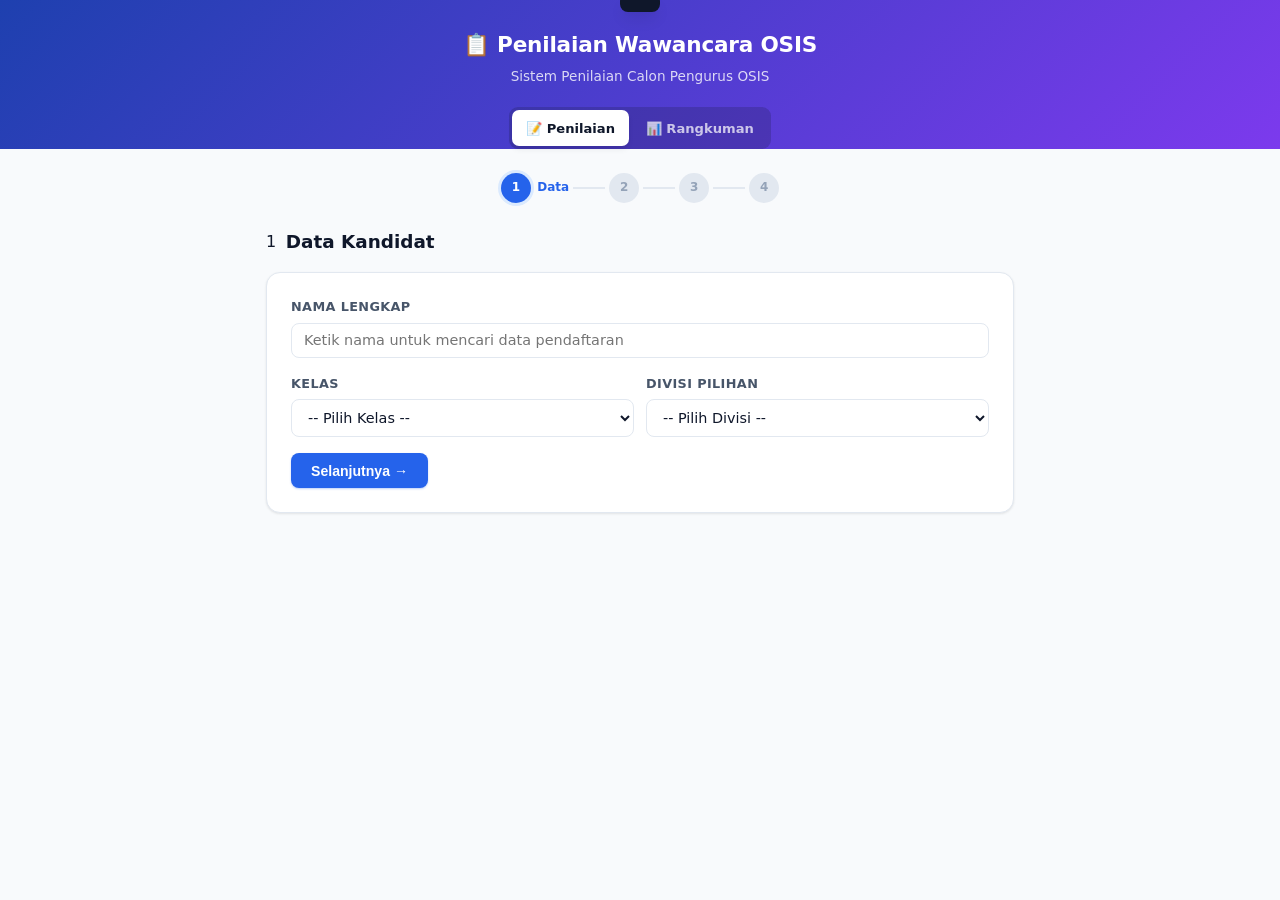
==== commit 42a62da3: "Add files via upload" ====
--- a/index.html
+++ b/index.html
@@ -9,7 +9,7 @@
 <body>
 
 <script>
-  const GAS_URL = 'https://script.google.com/macros/s/AKfycbzOj5wJAmDxlC7EIr8asJVbdR_6nq8yYFu8ddrUt4UuxdJhbjs5JigugolDbYUj_49eVg/exec';
+  const GAS_URL = 'https://script.google.com/macros/s/AKfycbzogx6iAI8A2XZf2CxEgUh6LvPTu2xKtIBT2pHoKqMc6wWb2sEdOH2FuJSQkUlVNhKv3g/exec';
 </script>
 
 <header>
@@ -22,6 +22,29 @@
 </header>
 
 <main id="app">
+
+  <!-- ─── Progress Bar ────────────────────────────────────────────────── -->
+  <div class="progress-bar">
+    <div class="progress-step active" id="prog-1">
+      <div class="progress-circle">1</div>
+      <span class="progress-label">Data</span>
+    </div>
+    <div class="progress-line" id="line-1"></div>
+    <div class="progress-step" id="prog-2">
+      <div class="progress-circle">2</div>
+      <span class="progress-label">Pertanyaan</span>
+    </div>
+    <div class="progress-line" id="line-2"></div>
+    <div class="progress-step" id="prog-3">
+      <div class="progress-circle">3</div>
+      <span class="progress-label">Studi Kasus</span>
+    </div>
+    <div class="progress-line" id="line-3"></div>
+    <div class="progress-step" id="prog-4">
+      <div class="progress-circle">4</div>
+      <span class="progress-label">Ringkasan</span>
+    </div>
+  </div>
 
   <!-- ─── STEP 1: Data Kandidat ─────────────────────────────────────── -->
   <section id="step1" class="step active">
@@ -142,7 +165,19 @@
     ({'&':'&amp;','<':'&lt;','>':'&gt;','"':'&quot;',"'":'&#39;'})[c]
   );
 }
+
+// ─── Client-side Cache ────────────────────────────────────────────────
+const _cache = {};
+async function cachedFetch(key, url) {
+  if (_cache[key]) return _cache[key];
+  const resp = await fetch(url);
+  const data = await resp.json();
+  _cache[key] = data;
+  return data;
+}
+function clearCache() { Object.keys(_cache).forEach(k => delete _cache[k]); }
 </script>
+
 <script>
 (function() {
   const nameInput     = document.getElementById('nama');
@@ -182,7 +217,6 @@
 
   async function lookup() {
     const name = nameInput.value.trim();
-    console.log('[Lookup] Mencari nama:', name, '| URL:', GAS_URL + '?action=getRegistration&nama=' + encodeURIComponent(name));
     if (!name) { box.hidden = true; return; }
 
     box.hidden = false;
@@ -190,21 +224,18 @@
     details.innerHTML = '';
 
     try {
-      const resp = await fetch(GAS_URL + '?action=getRegistration&nama=' + encodeURIComponent(name));
-      const result = await resp.json();
-      console.log('[Lookup] Response GAS:', JSON.stringify(result, null, 2));
+      const url = GAS_URL + '?action=getRegistration&nama=' + encodeURIComponent(name);
+      const result = await cachedFetch('reg:' + name.toLowerCase(), url);
 
       if (!result.success) throw new Error(result.error || 'Gagal membaca data.');
 
       if (!result.data) {
         status.textContent = 'Data tidak ditemukan';
-        if (result.source) console.log('[Lookup] Source info:', JSON.stringify(result.source, null, 2));
         return;
       }
 
       status.textContent = '✓ Ditemukan';
       const d = result.data;
-      console.log('[Lookup] Data ditemukan:', d);
 
       // Auto-fill kelas
       if (classInput) {
@@ -248,9 +279,8 @@
   async function searchSuggestions(query) {
     if (!query || query.length < 1) { suggestions.hidden = true; return; }
     try {
-      const resp = await fetch(GAS_URL + '?action=searchNames&q=' + encodeURIComponent(query));
-      const result = await resp.json();
-      console.log('[Search] Query:', query, '| Hasil:', result.names);
+      const url = GAS_URL + '?action=searchNames&q=' + encodeURIComponent(query);
+      const result = await cachedFetch('search:' + query.toLowerCase(), url);
       if (!result.success || !result.names || result.names.length === 0) {
         suggestions.hidden = true;
         return;
@@ -260,7 +290,6 @@
       ).join('');
       suggestions.hidden = false;
     } catch (err) {
-      console.error('[Search] Error:', err);
       suggestions.hidden = true;
     }
   }
@@ -500,6 +529,16 @@
     if (missing.length > 0) { showToast('⚠️ Masih ada ' + missing.length + ' aspek yang belum dinilai.'); return; }
   }
 
+  // Update progress bar
+  for (let i = 1; i <= 4; i++) {
+    const prog = document.getElementById('prog-' + i);
+    const line = document.getElementById('line-' + i);
+    prog.classList.remove('active', 'done');
+    if (i < step) { prog.classList.add('done'); }
+    else if (i === step) { prog.classList.add('active'); }
+    if (line) { line.classList.toggle('done', i < step); }
+  }
+
   document.querySelectorAll('.step').forEach(s => s.classList.remove('active'));
   document.getElementById('step' + step).classList.add('active');
   if (step === 4) renderRingkasan();
--- a/style.css
+++ b/style.css
@@ -1,23 +1,35 @@
 /* ═══════════════════════════════════════════════════════════════════════
-   Penilaian Wawancara OSIS — Stylesheet
+   Penilaian Wawancara OSIS — Design System v2
    ═══════════════════════════════════════════════════════════════════════ */
 
 :root {
   --primary: #2563eb;
   --primary-dark: #1d4ed8;
-  --bg: #f1f5f9;
+  --primary-light: #dbeafe;
+  --bg: #f8fafc;
   --card: #ffffff;
-  --text: #1e293b;
-  --text-muted: #64748b;
+  --text: #0f172a;
+  --text-secondary: #475569;
+  --text-muted: #94a3b8;
   --border: #e2e8f0;
-  --success: #22c55e;
-  --warning: #f59e0b;
-  --danger: #ef4444;
-  --radius: 12px;
-  --shadow: 0 1px 3px rgba(0,0,0,.08), 0 1px 2px rgba(0,0,0,.06);
-}
-
-* { margin: 0; padding: 0; box-sizing: border-box; }
+  --border-light: #f1f5f9;
+  --success: #16a34a;
+  --success-light: #dcfce7;
+  --warning: #d97706;
+  --warning-light: #fef3c7;
+  --danger: #dc2626;
+  --danger-light: #fee2e2;
+  --purple: #7c3aed;
+  --radius: 10px;
+  --radius-lg: 14px;
+  --shadow-sm: 0 1px 2px rgba(0,0,0,.05);
+  --shadow: 0 1px 3px rgba(0,0,0,.06), 0 1px 2px rgba(0,0,0,.04);
+  --shadow-md: 0 4px 6px -1px rgba(0,0,0,.07), 0 2px 4px -1px rgba(0,0,0,.04);
+  --shadow-lg: 0 10px 15px -3px rgba(0,0,0,.08), 0 4px 6px -2px rgba(0,0,0,.04);
+  --transition: .15s ease;
+}
+
+*, *::before, *::after { margin: 0; padding: 0; box-sizing: border-box; }
 
 body {
   font-family: 'Segoe UI', system-ui, -apple-system, sans-serif;
@@ -25,317 +37,283 @@
   color: var(--text);
   line-height: 1.6;
   min-height: 100vh;
+  -webkit-font-smoothing: antialiased;
 }
 
 /* ─── Header ─────────────────────────────────────────────────────────── */
 header {
-  background: linear-gradient(135deg, var(--primary), #7c3aed);
+  background: linear-gradient(135deg, #1e40af 0%, #7c3aed 100%);
   color: white;
   text-align: center;
-  padding: 2rem 1rem 1.5rem;
-}
-header h1 { font-size: 1.5rem; font-weight: 700; }
-header .subtitle { opacity: .85; font-size: .9rem; margin-top: .25rem; }
-
-/* ─── Modern Page Navigation ─────────────────────────────────────────── */
+  padding: 1.75rem 1rem 0;
+}
+header h1 { font-size: 1.35rem; font-weight: 700; letter-spacing: -.01em; }
+header .subtitle { opacity: .8; font-size: .85rem; margin-top: .2rem; }
+
+/* ─── Tab Nav ────────────────────────────────────────────────────────── */
 .tab-nav {
   display: inline-flex;
-  gap: .25rem;
+  gap: 2px;
   margin-top: 1.25rem;
-  padding: .25rem;
-  background: rgba(15,23,42,.22);
-  border: 1px solid rgba(255,255,255,.18);
-  border-radius: 10px;
+  padding: 3px;
+  background: rgba(15,23,42,.2);
+  border-radius: 9px;
 }
 .tab-item {
   display: inline-flex;
   align-items: center;
-  gap: .4rem;
-  padding: .5rem .9rem;
+  gap: .35rem;
+  padding: .45rem .9rem;
   border-radius: 7px;
-  color: rgba(255,255,255,.78);
-  font-size: .85rem;
+  color: rgba(255,255,255,.72);
+  font-size: .82rem;
   font-weight: 600;
   text-decoration: none;
-  transition: color .15s, background .15s, box-shadow .15s;
-}
-.tab-item:hover { color: white; background: rgba(255,255,255,.12); }
+  transition: all var(--transition);
+}
+.tab-item:hover { color: white; background: rgba(255,255,255,.1); }
 .tab-item.active {
   color: var(--text);
   background: white;
-  box-shadow: 0 2px 5px rgba(0,0,0,.15);
-}
-
-/* ─── Summary Table ──────────────────────────────────────────────────── */
-.summary-modal-content {
-  max-width: 950px;
-  max-height: 85vh;
-}
-.summary-table-wrapper, .table-wrapper { overflow-x: auto; }
-.summary-table-full {
-  width: 100%;
-  border-collapse: collapse;
-  font-size: .85rem;
-}
-.summary-table-full th,
-.summary-table-full td {
-  padding: .5rem .65rem;
-  border-bottom: 1px solid var(--border);
-  text-align: left;
-  white-space: nowrap;
-}
-.summary-table-full th {
-  background: #f1f5f9;
-  font-weight: 700;
-  color: var(--text-muted);
-  position: sticky;
-  top: 0;
-}
-.summary-table-full tr:hover { background: #f8fafc; }
-.kategori-badge {
-  display: inline-block;
-  padding: .15rem .5rem;
-  border-radius: 12px;
-  color: white;
-  font-weight: 600;
-  font-size: .75rem;
-  white-space: nowrap;
-}
-.summary-empty { text-align: center; padding: 2rem; color: var(--text-muted); }
+  box-shadow: var(--shadow-md);
+}
 
 /* ─── Main ───────────────────────────────────────────────────────────── */
-main {
-  max-width: 800px;
-  margin: 1.5rem auto;
-  padding: 0 1rem 3rem;
-}
-
-/* ─── Steps ──────────────────────────────────────────────────────────── */
-.step { display: none; }
-.step.active { display: block; }
-
-.step-header {
+main { max-width: 780px; margin: 1.5rem auto; padding: 0 1rem 3rem; }
+
+/* ─── Progress Bar ───────────────────────────────────────────────────── */
+.progress-bar {
   display: flex;
   align-items: center;
-  gap: .75rem;
-  margin-bottom: 1rem;
-}
-.step-badge {
-  background: var(--primary);
-  color: white;
-  width: 32px; height: 32px;
+  justify-content: center;
+  gap: 0;
+  margin-bottom: 1.5rem;
+  padding: 0 1rem;
+}
+.progress-step {
+  display: flex;
+  align-items: center;
+  gap: .4rem;
+}
+.progress-circle {
+  width: 30px; height: 30px;
   border-radius: 50%;
   display: flex; align-items: center; justify-content: center;
-  font-weight: 700; font-size: .85rem;
+  font-size: .75rem; font-weight: 700;
+  background: var(--border);
+  color: var(--text-muted);
+  transition: all .3s ease;
   flex-shrink: 0;
 }
-.step-header h2 { font-size: 1.25rem; }
+.progress-step.active .progress-circle,
+.progress-step.done .progress-circle {
+  background: var(--primary);
+  color: white;
+  box-shadow: 0 0 0 3px var(--primary-light);
+}
+.progress-step.done .progress-circle { background: var(--success); box-shadow: 0 0 0 3px var(--success-light); }
+.progress-label {
+  font-size: .75rem;
+  font-weight: 600;
+  color: var(--text-muted);
+  display: none;
+}
+.progress-step.active .progress-label { color: var(--primary); display: block; }
+.progress-line {
+  width: 32px; height: 2px;
+  background: var(--border);
+  margin: 0 .25rem;
+  transition: background .3s;
+}
+.progress-line.done { background: var(--success); }
+
+/* ─── Steps ──────────────────────────────────────────────────────────── */
+.step { display: none; animation: fadeIn .25s ease; }
+.step.active { display: block; }
+@keyframes fadeIn { from { opacity: 0; transform: translateY(6px); } to { opacity: 1; transform: none; } }
+
+.step-header { display: flex; align-items: center; gap: .6rem; margin-bottom: 1rem; }
+.step-header h2 { font-size: 1.15rem; font-weight: 700; }
 
 /* ─── Card ───────────────────────────────────────────────────────────── */
 .card {
   background: var(--card);
-  border-radius: var(--radius);
+  border: 1px solid var(--border);
+  border-radius: var(--radius-lg);
   box-shadow: var(--shadow);
   padding: 1.5rem;
   margin-bottom: 1rem;
-}
+  transition: box-shadow var(--transition);
+}
+.card:hover { box-shadow: var(--shadow-md); }
 
 /* ─── Forms ──────────────────────────────────────────────────────────── */
 .form-group { margin-bottom: 1rem; }
 .form-group label {
   display: block;
   font-weight: 600;
-  font-size: .85rem;
-  margin-bottom: .35rem;
-  color: var(--text-muted);
+  font-size: .8rem;
+  margin-bottom: .3rem;
+  color: var(--text-secondary);
+  text-transform: uppercase;
+  letter-spacing: .03em;
 }
 .form-group input,
 .form-group select,
 .form-group textarea {
   width: 100%;
-  padding: .6rem .75rem;
+  padding: .55rem .75rem;
   border: 1.5px solid var(--border);
   border-radius: 8px;
-  font-size: .95rem;
+  font-size: .9rem;
   font-family: inherit;
-  transition: border-color .15s;
+  color: var(--text);
+  background: white;
+  transition: border-color var(--transition), box-shadow var(--transition);
 }
 .form-group input:focus,
 .form-group select:focus,
 .form-group textarea:focus {
   outline: none;
   border-color: var(--primary);
-  box-shadow: 0 0 0 3px rgba(37,99,235,.12);
-}
-.form-row {
-  display: grid;
-  grid-template-columns: 1fr 1fr;
-  gap: 1rem;
-}
+  box-shadow: 0 0 0 3px rgba(37,99,235,.1);
+}
+.form-row { display: grid; grid-template-columns: 1fr 1fr; gap: .75rem; }
 
 /* ─── Autocomplete ───────────────────────────────────────────────────── */
-.autocomplete-wrapper {
-  position: relative;
-}
+.autocomplete-wrapper { position: relative; }
 .suggestions-dropdown {
   position: absolute;
   top: 100%;
   left: 0;
   right: 0;
   background: white;
-  border: 1.5px solid var(--border);
-  border-top: none;
+  border: 1px solid var(--border);
   border-radius: 0 0 8px 8px;
   max-height: 200px;
   overflow-y: auto;
   z-index: 100;
-  box-shadow: 0 4px 8px rgba(0,0,0,.1);
+  box-shadow: var(--shadow-lg);
 }
 .suggestion-item {
-  padding: .6rem .75rem;
-  font-size: .9rem;
+  padding: .55rem .75rem;
+  font-size: .85rem;
   cursor: pointer;
-  border-bottom: 1px solid var(--border);
+  border-bottom: 1px solid var(--border-light);
+  transition: background var(--transition);
 }
 .suggestion-item:last-child { border-bottom: none; }
-.suggestion-item:hover {
-  background: #eff6ff;
-  color: var(--primary);
-}
+.suggestion-item:hover { background: var(--primary-light); color: var(--primary-dark); }
 
 /* ─── Registration Reference ─────────────────────────────────────────── */
 .registration-reference {
   margin-bottom: 1rem;
-  padding: 1rem 1.25rem;
+  padding: .85rem 1rem;
   border: 1.5px solid #93c5fd;
   border-radius: var(--radius);
-  background: #eff6ff;
+  background: linear-gradient(135deg, #eff6ff, #f0f9ff);
+  animation: fadeIn .25s ease;
 }
 .reference-heading {
   display: flex;
   justify-content: space-between;
   align-items: center;
-  gap: 1rem;
-  margin-bottom: .75rem;
-}
-.reference-heading strong { font-size: .95rem; }
-#registration-status { font-size: .85rem; color: var(--text-muted); }
-.registration-details {
-  display: grid;
-  gap: .6rem;
-}
-.reference-item {
-  display: grid;
-  gap: .2rem;
-}
-.reference-item b {
-  font-size: .8rem;
-  color: var(--text-muted);
-  font-weight: 600;
-}
-.reference-item span {
-  font-size: .9rem;
-  white-space: pre-wrap;
-  color: var(--text);
-}
+  margin-bottom: .65rem;
+}
+.reference-heading strong { font-size: .9rem; }
+#registration-status { font-size: .8rem; color: var(--text-muted); }
+.registration-details { display: grid; gap: .5rem; }
+.reference-item { display: grid; gap: .15rem; }
+.reference-item b { font-size: .75rem; color: var(--text-muted); font-weight: 600; text-transform: uppercase; letter-spacing: .02em; }
+.reference-item span { font-size: .88rem; white-space: pre-wrap; color: var(--text); }
 
 /* ─── Buttons ────────────────────────────────────────────────────────── */
 .btn {
-  padding: .65rem 1.5rem;
+  padding: .6rem 1.25rem;
   border: none;
   border-radius: 8px;
-  font-size: .9rem;
+  font-size: .88rem;
   font-weight: 600;
   cursor: pointer;
-  transition: background .15s, transform .1s;
+  transition: all var(--transition);
+  display: inline-flex;
+  align-items: center;
+  gap: .3rem;
 }
 .btn:active { transform: scale(.97); }
-.btn-primary { background: var(--primary); color: white; }
-.btn-primary:hover { background: var(--primary-dark); }
-.btn-secondary { background: var(--border); color: var(--text); }
-.btn-secondary:hover { background: #cbd5e1; }
-.btn-submit { background: var(--success); font-size: 1rem; padding: .75rem 2rem; }
-.btn-submit:hover { background: #16a34a; }
-
-.nav-buttons {
-  display: flex;
-  justify-content: space-between;
-  margin-top: 1rem;
-}
+.btn-primary { background: var(--primary); color: white; box-shadow: 0 1px 2px rgba(37,99,235,.3); }
+.btn-primary:hover { background: var(--primary-dark); box-shadow: 0 2px 4px rgba(37,99,235,.35); }
+.btn-secondary { background: var(--border-light); color: var(--text-secondary); border: 1px solid var(--border); }
+.btn-secondary:hover { background: var(--border); }
+.btn-submit { background: var(--success); color: white; font-size: .95rem; padding: .65rem 1.75rem; box-shadow: 0 1px 2px rgba(22,163,74,.3); }
+.btn-submit:hover { background: #15803d; }
+
+.nav-buttons { display: flex; justify-content: space-between; margin-top: 1.25rem; }
+
+/* ─── Loading Skeleton ───────────────────────────────────────────────── */
+.skeleton {
+  background: linear-gradient(90deg, var(--border-light) 25%, #e2e8f0 50%, var(--border-light) 75%);
+  background-size: 200% 100%;
+  animation: shimmer 1.5s infinite;
+  border-radius: 6px;
+}
+@keyframes shimmer { 0% { background-position: 200% 0; } 100% { background-position: -200% 0; } }
+.skeleton-line { height: 14px; margin-bottom: .5rem; }
+.skeleton-line.w60 { width: 60%; }
+.skeleton-line.w80 { width: 80%; }
+.skeleton-line.w100 { width: 100%; }
+.skeleton-block { height: 120px; }
 
 /* ─── Question Card ──────────────────────────────────────────────────── */
-.question-header {
-  display: flex;
-  gap: .75rem;
-  margin-bottom: 1rem;
-}
+.question-card { padding: 1.25rem 1.25rem 1rem; }
+.question-header { display: flex; gap: .6rem; margin-bottom: .75rem; }
 .question-number {
   background: var(--primary);
   color: white;
-  padding: .2rem .55rem;
-  border-radius: 6px;
+  padding: .15rem .5rem;
+  border-radius: 5px;
   font-weight: 700;
-  font-size: .8rem;
+  font-size: .75rem;
   height: fit-content;
   white-space: nowrap;
 }
-.question-header h3 { font-size: 1rem; }
-.question-text {
-  font-size: .95rem;
-  margin-top: .25rem;
-}
-.question-aspek {
-  font-size: .8rem;
-  color: var(--text-muted);
-  margin-top: .25rem;
-}
+.question-header h3 { font-size: .95rem; font-weight: 700; }
+.question-text { font-size: .9rem; color: var(--text-secondary); margin-top: .15rem; }
+.question-aspek { font-size: .78rem; color: var(--text-muted); margin-top: .15rem; }
 
 /* ─── Score Control ──────────────────────────────────────────────────── */
-.score-control {
-  display: flex;
-  align-items: center;
-  gap: .5rem;
-  flex-wrap: wrap;
-}
-.score-control > label {
-  font-weight: 600;
-  font-size: .85rem;
-  color: var(--text-muted);
-}
-.score-buttons {
-  display: flex;
-  gap: 4px;
-  flex-wrap: wrap;
-}
+.score-control { display: flex; align-items: center; gap: .5rem; flex-wrap: wrap; }
+.score-control > label { font-weight: 600; font-size: .8rem; color: var(--text-muted); }
+.score-buttons { display: flex; gap: 3px; flex-wrap: wrap; }
 .score-btn {
-  width: 36px; height: 36px;
+  width: 38px; height: 38px;
   border: 1.5px solid var(--border);
   border-radius: 8px;
   background: white;
-  font-weight: 600;
-  font-size: .85rem;
+  font-weight: 700;
+  font-size: .82rem;
   cursor: pointer;
   transition: all .15s;
-  color: var(--text);
-}
-.score-btn:hover {
-  border-color: var(--primary);
-  background: #eff6ff;
-}
-.score-btn.active {
-  background: var(--primary);
-  color: white;
-  border-color: var(--primary);
-  transform: scale(1.08);
-}
+  color: var(--text-secondary);
+  display: flex; align-items: center; justify-content: center;
+}
+.score-btn:hover { border-color: var(--primary); color: var(--primary); transform: scale(1.08); }
+.score-btn.active { color: white; border-color: transparent; transform: scale(1.1); box-shadow: var(--shadow-sm); }
+/* Score colors */
+.score-btn[data-skor="1"].active, .score-btn[data-skor="2"].active, .score-btn[data-skor="3"].active { background: #ef4444; }
+.score-btn[data-skor="4"].active, .score-btn[data-skor="5"].active, .score-btn[data-skor="6"].active { background: #f59e0b; }
+.score-btn[data-skor="7"].active, .score-btn[data-skor="8"].active { background: #2563eb; }
+.score-btn[data-skor="9"].active, .score-btn[data-skor="10"].active { background: #16a34a; }
+
 .skor-display {
-  font-size: .8rem;
+  font-size: .78rem;
   color: var(--text-muted);
-  max-width: 320px;
+  max-width: 300px;
   display: none;
-  padding: .25rem .5rem;
-  background: #f8fafc;
-  border-radius: 6px;
+  padding: .2rem .45rem;
+  background: var(--border-light);
+  border-radius: 5px;
+  line-height: 1.35;
 }
 .skor-display.show { display: inline; }
 
@@ -343,122 +321,128 @@
   background: none;
   border: 1px solid var(--border);
   border-radius: 6px;
-  padding: .3rem .6rem;
-  font-size: .78rem;
+  padding: .25rem .5rem;
+  font-size: .75rem;
   cursor: pointer;
-  white-space: nowrap;
-}
-.btn-rubrik:hover { background: #f8fafc; }
+  color: var(--text-muted);
+  transition: all var(--transition);
+}
+.btn-rubrik:hover { background: var(--border-light); color: var(--text-secondary); }
 
 /* ─── Studi Kasus ────────────────────────────────────────────────────── */
-.studi-kasus-card { border-left: 4px solid var(--primary); }
-.sk-header {
-  display: flex;
-  align-items: center;
-  gap: .75rem;
-  margin-bottom: .75rem;
-}
+.studi-kasus-card { border-left: 3px solid var(--purple); padding-left: 1.25rem; }
+.sk-header { display: flex; align-items: center; gap: .6rem; margin-bottom: .65rem; }
 .sk-number {
-  background: #7c3aed;
-  color: white;
-  padding: .2rem .6rem;
-  border-radius: 6px;
+  background: var(--purple);
+  color: white;
+  padding: .15rem .55rem;
+  border-radius: 5px;
   font-weight: 700;
-  font-size: .8rem;
-}
+  font-size: .75rem;
+}
+.sk-header h3 { font-size: .95rem; font-weight: 700; }
 .sk-cerita {
-  background: #f0f9ff;
+  background: var(--border-light);
   border-radius: 8px;
-  padding: .85rem 1rem;
-  margin-bottom: 1rem;
-  font-size: .9rem;
-  line-height: 1.55;
-}
-.sk-pertanyaan { margin-bottom: 1rem; }
-.sk-pertanyaan h4 { font-size: .9rem; margin-bottom: .35rem; }
-.sk-pertanyaan ol { padding-left: 1.5rem; font-size: .9rem; }
-.sk-pertanyaan li { margin-bottom: .3rem; }
-
-.sk-aspek-grid h4 {
-  font-size: .9rem;
-  margin-bottom: .5rem;
-  color: var(--text-muted);
-}
-.aspek-row {
-  display: flex;
-  align-items: center;
-  gap: .5rem;
-  margin-bottom: .6rem;
-  flex-wrap: wrap;
-}
-.aspek-row > label {
-  min-width: 220px;
+  padding: .75rem .9rem;
+  margin-bottom: .85rem;
   font-size: .88rem;
-  font-weight: 500;
-}
+  line-height: 1.5;
+  border: 1px solid var(--border);
+}
+.sk-pertanyaan { margin-bottom: .85rem; }
+.sk-pertanyaan h4 { font-size: .85rem; margin-bottom: .3rem; color: var(--text-secondary); }
+.sk-pertanyaan ol { padding-left: 1.4rem; font-size: .88rem; }
+.sk-pertanyaan li { margin-bottom: .2rem; color: var(--text-secondary); }
+
+.sk-aspek-grid h4 { font-size: .85rem; margin-bottom: .5rem; color: var(--text-muted); text-transform: uppercase; letter-spacing: .02em; }
+.aspek-row { display: flex; align-items: center; gap: .5rem; margin-bottom: .5rem; flex-wrap: wrap; }
+.aspek-row > label { min-width: 200px; font-size: .85rem; font-weight: 500; }
 
 /* ─── Summary ────────────────────────────────────────────────────────── */
-.summary-card { border-top: 4px solid var(--primary); }
-.summary-header { text-align: center; margin-bottom: 1.5rem; }
-.summary-header h3 { font-size: 1.3rem; }
-.summary-header p { color: var(--text-muted); }
-
-.summary-section { margin-bottom: 1.25rem; }
-.summary-section h4 { font-size: .95rem; margin-bottom: .5rem; }
-
-.summary-table {
-  width: 100%;
-  border-collapse: collapse;
-}
+.summary-card { border-top: 3px solid var(--primary); }
+.summary-header { text-align: center; margin-bottom: 1.25rem; }
+.summary-header h3 { font-size: 1.2rem; font-weight: 700; }
+.summary-header p { color: var(--text-muted); font-size: .85rem; }
+
+.summary-section { margin-bottom: 1rem; }
+.summary-section h4 { font-size: .9rem; margin-bottom: .4rem; font-weight: 700; }
+
+.summary-table { width: 100%; border-collapse: collapse; }
 .summary-table th,
-.summary-table td {
-  padding: .5rem .75rem;
-  border-bottom: 1px solid var(--border);
-  font-size: .88rem;
-  text-align: left;
-}
-.summary-table th {
-  background: #f8fafc;
-  font-weight: 600;
-  color: var(--text-muted);
-}
-.skor-cell {
-  font-weight: 700;
-  text-align: center;
-  color: var(--primary);
-}
+.summary-table td { padding: .4rem .65rem; border-bottom: 1px solid var(--border-light); font-size: .85rem; text-align: left; }
+.summary-table th { background: var(--border-light); font-weight: 700; color: var(--text-muted); font-size: .78rem; text-transform: uppercase; letter-spacing: .02em; }
+.summary-table tbody tr:hover { background: var(--border-light); }
+.skor-cell { font-weight: 700; text-align: center; color: var(--primary); }
 
 .summary-final {
   text-align: center;
-  margin: 1.5rem 0;
-  padding: 1.5rem;
-  background: linear-gradient(135deg, #f0f9ff, #ede9fe);
-  border-radius: var(--radius);
-}
-.final-label { display: block; font-size: .85rem; color: var(--text-muted); }
-.final-number {
-  display: block;
-  font-size: 3rem;
-  font-weight: 800;
-  color: var(--text);
-  line-height: 1.1;
-}
+  margin: 1.25rem 0;
+  padding: 1.25rem;
+  background: linear-gradient(135deg, var(--primary-light), #ede9fe);
+  border-radius: var(--radius-lg);
+}
+.final-label { display: block; font-size: .8rem; color: var(--text-muted); text-transform: uppercase; letter-spacing: .03em; }
+.final-number { display: block; font-size: 2.75rem; font-weight: 800; color: var(--text); line-height: 1.1; margin: .25rem 0; }
 .final-category {
   display: inline-block;
-  margin-top: .5rem;
-  padding: .35rem 1.25rem;
+  margin-top: .35rem;
+  padding: .3rem 1.1rem;
   border-radius: 20px;
   color: white;
   font-weight: 700;
-  font-size: .9rem;
-}
+  font-size: .85rem;
+}
+
+/* ─── Summary Page (summary.html) ────────────────────────────────────── */
+.summary-page-section { margin-bottom: 1.25rem; }
+.summary-page-section h2 { font-size: 1.05rem; font-weight: 700; margin-bottom: .75rem; display: flex; align-items: center; gap: .4rem; }
+.table-wrapper { overflow-x: auto; -webkit-overflow-scrolling: touch; }
+.summary-table-full { width: 100%; border-collapse: collapse; font-size: .82rem; }
+.summary-table-full th,
+.summary-table-full td { padding: .45rem .6rem; border-bottom: 1px solid var(--border-light); text-align: left; white-space: nowrap; }
+.summary-table-full th {
+  background: var(--border-light);
+  font-weight: 700;
+  color: var(--text-muted);
+  font-size: .75rem;
+  text-transform: uppercase;
+  letter-spacing: .03em;
+  position: sticky;
+  top: 0;
+}
+.summary-table-full tbody tr:nth-child(even) { background: #f8fafc; }
+.summary-table-full tbody tr:hover { background: var(--primary-light); }
+.kategori-badge {
+  display: inline-block;
+  padding: .15rem .5rem;
+  border-radius: 12px;
+  color: white;
+  font-weight: 600;
+  font-size: .72rem;
+  white-space: nowrap;
+}
+.summary-empty { text-align: center; padding: 2rem; color: var(--text-muted); }
+.btn-export {
+  background: var(--text);
+  color: white;
+  border: none;
+  padding: .4rem .8rem;
+  border-radius: 6px;
+  font-size: .78rem;
+  font-weight: 600;
+  cursor: pointer;
+  margin-left: auto;
+}
+.btn-export:hover { background: #334155; }
 
 /* ─── Modal ──────────────────────────────────────────────────────────── */
 .modal {
   display: none;
   position: fixed;
   inset: 0;
-  background: rgba(0,0,0,.45);
+  background: rgba(15,23,42,.4);
+  backdrop-filter: blur(2px);
   z-index: 1000;
   align-items: center;
   justify-content: center;
@@ -467,78 +451,72 @@
 .modal.open { display: flex; }
 .modal-content {
   background: white;
-  border-radius: var(--radius);
-  max-width: 600px;
+  border-radius: var(--radius-lg);
+  max-width: 560px;
   width: 100%;
   max-height: 80vh;
   overflow-y: auto;
-  padding: 1.5rem;
+  padding: 1.25rem;
   position: relative;
-}
+  box-shadow: var(--shadow-lg);
+  animation: modalIn .2s ease;
+}
+@keyframes modalIn { from { opacity: 0; transform: scale(.96) translateY(8px); } }
 .modal-close {
   position: absolute;
-  top: .75rem; right: .75rem;
-  background: none;
+  top: .6rem; right: .6rem;
+  background: var(--border-light);
   border: none;
-  font-size: 1.5rem;
+  width: 28px; height: 28px;
+  border-radius: 50%;
+  font-size: 1.1rem;
   cursor: pointer;
   color: var(--text-muted);
-}
-.modal-content h3 { margin-bottom: 1rem; }
-
-.rubrik-table {
-  width: 100%;
-  border-collapse: collapse;
-}
+  display: flex; align-items: center; justify-content: center;
+  transition: all var(--transition);
+}
+.modal-close:hover { background: var(--danger-light); color: var(--danger); }
+.modal-content h3 { margin-bottom: .85rem; font-size: 1.05rem; }
+
+.rubrik-table { width: 100%; border-collapse: collapse; }
 .rubrik-table th,
-.rubrik-table td {
-  padding: .55rem .75rem;
-  border-bottom: 1px solid var(--border);
-  text-align: left;
-  font-size: .88rem;
-}
-.rubrik-table th {
-  background: #f8fafc;
-  font-weight: 600;
-}
-.rubrik-skor {
-  font-weight: 700;
-  text-align: center;
-  width: 50px;
-  color: var(--primary);
-}
+.rubrik-table td { padding: .45rem .65rem; border-bottom: 1px solid var(--border-light); text-align: left; font-size: .85rem; }
+.rubrik-table th { background: var(--border-light); font-weight: 700; font-size: .75rem; text-transform: uppercase; }
+.rubrik-skor { font-weight: 700; text-align: center; width: 45px; color: var(--primary); }
 
 /* ─── Toast ──────────────────────────────────────────────────────────── */
 .toast {
   position: fixed;
-  bottom: 1.5rem;
+  top: 1rem;
   left: 50%;
-  transform: translateX(-50%) translateY(120%);
+  transform: translateX(-50%) translateY(-120%);
   background: var(--text);
   color: white;
-  padding: .75rem 1.5rem;
-  border-radius: 10px;
-  font-size: .9rem;
+  padding: .6rem 1.25rem;
+  border-radius: 8px;
+  font-size: .85rem;
   font-weight: 500;
   z-index: 2000;
-  transition: transform .3s ease;
-  box-shadow: 0 4px 14px rgba(0,0,0,.2);
+  transition: transform .3s cubic-bezier(.4,0,.2,1);
+  box-shadow: var(--shadow-lg);
   max-width: 90vw;
   text-align: center;
 }
 .toast.show { transform: translateX(-50%) translateY(0); }
 
 /* ─── Responsive ─────────────────────────────────────────────────────── */
-@media (max-width: 600px) {
-  header { padding: 1.25rem 1rem 1rem; }
-  header h1 { font-size: 1.2rem; }
-  main { padding: 0 .75rem 2rem; }
+@media (max-width: 640px) {
+  header { padding: 1.25rem 1rem 0; }
+  header h1 { font-size: 1.15rem; }
+  main { padding: 0 .75rem 2rem; margin-top: 1rem; }
   .card { padding: 1rem; }
   .form-row { grid-template-columns: 1fr; }
-  .score-btn { width: 32px; height: 32px; font-size: .8rem; }
-  .aspek-row > label { min-width: 150px; }
+  .score-btn { width: 34px; height: 34px; font-size: .78rem; }
+  .aspek-row > label { min-width: 140px; font-size: .82rem; }
   .final-number { font-size: 2.25rem; }
-  .skor-display { max-width: 180px; font-size: .75rem; }
-  .reference-heading { flex-direction: column; align-items: flex-start; gap: .25rem; }
-  .suggestion-item { font-size: .85rem; }
-}
+  .skor-display { max-width: 160px; font-size: .73rem; }
+  .reference-heading { flex-direction: column; align-items: flex-start; gap: .2rem; }
+  .progress-label { display: none !important; }
+  .progress-line { width: 20px; }
+  .tab-item { padding: .4rem .7rem; font-size: .78rem; }
+}
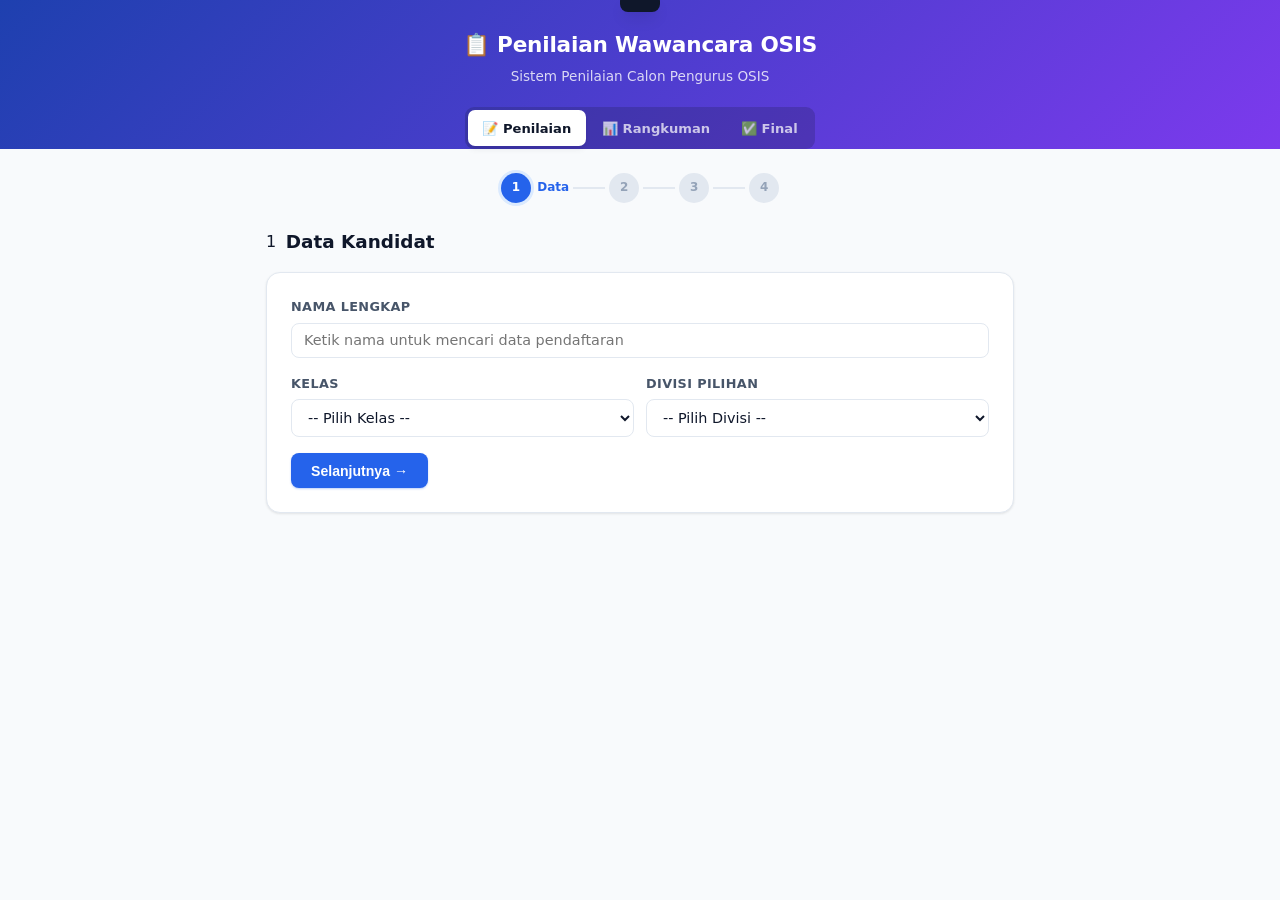
==== commit 5b0b602c: "Add files via upload" ====
--- a/index.html
+++ b/index.html
@@ -9,7 +9,7 @@
 <body>
 
 <script>
-  const GAS_URL = 'https://script.google.com/macros/s/AKfycbzogx6iAI8A2XZf2CxEgUh6LvPTu2xKtIBT2pHoKqMc6wWb2sEdOH2FuJSQkUlVNhKv3g/exec';
+  const GAS_URL = 'https://script.google.com/macros/s/AKfycbyVDfJO-s34k2q6Z4aWTlvbgh28OonvqyjpatuKlXwi29vmREcX7qyE8UYfvuX5vyGMfw/exec';
 </script>
 
 <header>
@@ -18,6 +18,7 @@
   <nav class="tab-nav">
     <a href="index.html" class="tab-item active">📝 Penilaian</a>
     <a href="summary.html" class="tab-item">📊 Rangkuman</a>
+    <a href="final.html" class="tab-item">✅ Final</a>
   </nav>
 </header>
 
@@ -68,6 +69,15 @@
           <span id="registration-status"></span>
         </div>
         <div id="registration-details" class="registration-details"></div>
+      </div>
+
+      <!-- Panel info skor tes tulis -->
+      <div id="tes-tulis-info" class="tes-tulis-badge" hidden>
+        <div class="reference-heading">
+          <strong>📝 Skor Tes Tulis</strong>
+          <span id="tes-tulis-status"></span>
+        </div>
+        <div id="tes-tulis-details" class="registration-details"></div>
       </div>
 
       <div class="form-row">
@@ -176,6 +186,9 @@
   return data;
 }
 function clearCache() { Object.keys(_cache).forEach(k => delete _cache[k]); }
+
+// ─── Tes Tulis Data (stored globally) ────────────────────────────────
+let _tesTulisData = null;
 </script>
 
 <script>
@@ -268,6 +281,36 @@
         }
       }
       details.innerHTML = html;
+
+      // ─── Lookup Skor Tes Tulis ──────────────────────────────────────
+      const tesBox = document.getElementById('tes-tulis-info');
+      const tesStatus = document.getElementById('tes-tulis-status');
+      const tesDetails = document.getElementById('tes-tulis-details');
+      if (tesBox) {
+        tesBox.hidden = false;
+        tesStatus.textContent = 'Mencari...';
+        tesDetails.innerHTML = '';
+        try {
+          const tesUrl = GAS_URL + '?action=getTesTulis&nama=' + encodeURIComponent(name);
+          const tesResult = await cachedFetch('tes:' + name.toLowerCase(), tesUrl);
+          if (tesResult.success && tesResult.data && tesResult.data.nilai) {
+            const t = tesResult.data;
+            _tesTulisData = t;
+            tesStatus.textContent = '✓ Ditemukan';
+            tesDetails.innerHTML =
+              '<div class="reference-item"><b>Skor PG</b><span>' + esc(t.skorPG) + ' / 60</span></div>' +
+              '<div class="reference-item"><b>Skor Uraian</b><span>' + esc(t.skorUraian) + ' / 20</span></div>' +
+              '<div class="reference-item"><b>Nilai Akhir</b><span><strong>' + esc(t.nilai) + ' / 100</strong></span></div>';
+          } else {
+            _tesTulisData = null;
+            tesStatus.textContent = 'Belum ada data tes tulis';
+          }
+        } catch (tesErr) {
+          _tesTulisData = null;
+          tesStatus.textContent = '⚠ Gagal memuat data tes';
+          console.error('[Lookup] Tes Tulis Error:', tesErr);
+        }
+      }
 
     } catch (err) {
       status.textContent = '⚠ Gagal terhubung';
@@ -561,14 +604,26 @@
   });
 
   const all = [...qScores, ...STUDI_KASUS.flatMap(sk => sk.aspek.map(a => scores[a.id] || 0))];
-  const rataRata = (all.reduce((a,b) => a+b, 0) / all.length).toFixed(1);
-  const kategori = KATEGORI.find(k => rataRata >= k.min && rataRata <= k.max);
+  const rataRata = parseFloat((all.reduce((a,b) => a+b, 0) / all.length).toFixed(1));
+
+  // Skor Tes Tulis (skala 0-100)
+  const tesSkor100 = (_tesTulisData && _tesTulisData.nilai) ? parseFloat(_tesTulisData.nilai) : null;
+
+  // Skor Akhir = (Wawancara × 0.6) + (TesTulis/100 × 10 × 0.4)
+  let skorAkhir = null;
+  if (tesSkor100 !== null) {
+    skorAkhir = (rataRata * 0.6) + ((tesSkor100 / 100) * 10 * 0.4);
+    skorAkhir = parseFloat(skorAkhir.toFixed(1));
+  }
+
+  const skorAkhirLabel = skorAkhir !== null ? skorAkhir : rataRata;
+  const kategori = KATEGORI.find(k => skorAkhirLabel >= k.min && skorAkhirLabel <= k.max);
 
   c.innerHTML = `
     <div class="card summary-card">
       <div class="summary-header">
-        <h3>${nama}</h3>
-        <p>${kelas} — ${divisi}</p>
+        <h3>${esc(nama)}</h3>
+        <p>${esc(kelas)} — ${esc(divisi)}</p>
       </div>
       <div class="summary-section">
         <h4>📝 Pertanyaan Umum (Rata-rata: ${qAvg})</h4>
@@ -586,11 +641,22 @@
           </table>
         </div>
       `).join('')}
+      <div class="score-summary-table" style="margin:1.25rem 0;">
+        <table class="summary-table">
+          <thead><tr><th>Komponen Penilaian</th><th>Nilai</th></tr></thead>
+          <tbody>
+            <tr><td>Nilai Wawancara (×0.6)</td><td class="skor-cell">${rataRata}</td></tr>
+            <tr><td>Nilai Tes Tulis (×0.4)</td><td class="skor-cell">${tesSkor100 !== null ? tesSkor100 + '/100' : '-'}</td></tr>
+            ${tesSkor100 !== null ? `<tr><td><strong>Nilai Akhir</strong></td><td class="skor-cell" style="font-size:1.1rem;"><strong>${skorAkhir}</strong></td></tr>` : ''}
+          </tbody>
+        </table>
+      </div>
       <div class="summary-final">
         <div class="final-score">
-          <span class="final-label">Rata-rata Keseluruhan</span>
-          <span class="final-number">${rataRata}</span>
+          <span class="final-label">Skor Akhir</span>
+          <span class="final-number">${tesSkor100 !== null ? skorAkhir : rataRata + ' *'}</span>
           <span class="final-category" style="background:${kategori?kategori.color:'#999'}">${kategori?kategori.label:'-'}</span>
+          ${tesSkor100 === null ? '<br><span style="font-size:.75rem;color:var(--text-muted);">* Tanpa data tes tulis</span>' : ''}
         </div>
       </div>
       <div class="form-group" style="margin-top:1rem">
@@ -602,40 +668,81 @@
 }
 
 // ─── SUBMIT ────────────────────────────────────────────────────────────
+let _submitting = false;
+
 async function submitPenilaian() {
+  if (_submitting) return;
+  _submitting = true;
+
+  const submitBtn = document.querySelector('.btn-submit');
+  if (submitBtn) { submitBtn.disabled = true; submitBtn.textContent = '⏳ Menyimpan...'; }
+
   const all = [
     ...PERTANYAAN.map(q => scores[q.id] || 0),
     ...STUDI_KASUS.flatMap(sk => sk.aspek.map(a => scores[a.id] || 0))
   ];
   const rataRata = (all.reduce((a,b) => a+b, 0) / all.length).toFixed(1);
-  const kategori = KATEGORI.find(k => rataRata >= k.min && rataRata <= k.max);
-
-  const payload = {
-    action: 'submitPenilaian',
-    nama:   document.getElementById('nama').value.trim(),
-    kelas:  document.getElementById('kelas').value,
-    divisi: document.getElementById('divisi').value,
-    skor:   Object.assign({}, scores),
-    rataRata: parseFloat(rataRata),
-    kategori: kategori ? kategori.label : '-',
-    catatan:  document.getElementById('catatan') ? document.getElementById('catatan').value : ''
-  };
+  const tesSkor100 = (_tesTulisData && _tesTulisData.nilai) ? parseFloat(_tesTulisData.nilai) : null;
+  const skorAkhir = tesSkor100 !== null ? parseFloat(((parseFloat(rataRata) * 0.6) + ((tesSkor100 / 100) * 10 * 0.4)).toFixed(1)) : null;
+  const kategori = KATEGORI.find(k => skorAkhir !== null ? (skorAkhir >= k.min && skorAkhir <= k.max) : (parseFloat(rataRata) >= k.min && parseFloat(rataRata) <= k.max));
+  const nama = document.getElementById('nama').value.trim();
 
   try {
+    // Check for duplicate before submitting
+    const dupUrl = GAS_URL + '?action=checkDuplicate&nama=' + encodeURIComponent(nama);
+    const dupResult = await fetch(dupUrl).then(r => r.json());
+
+    if (dupResult.success && dupResult.duplicate) {
+      const ex = dupResult.existing;
+      const proceed = confirm(
+        '⚠️ Kandidat "' + nama + '" sudah pernah dinilai sebelumnya.\n\n' +
+        'Data sebelumnya:\n' +
+        'Kelas: ' + ex.kelas + '\n' +
+        'Divisi: ' + ex.divisi + '\n' +
+        'Nilai Wawancara: ' + ex.rataRata + '\n' +
+        'Skor Tes Tulis: ' + ex.skorTesTulis + '\n' +
+        'Skor Akhir: ' + ex.skorAkhir + '\n\n' +
+        'Tetap ingin menyimpan ulang?'
+      );
+      if (!proceed) {
+        _submitting = false;
+        if (submitBtn) { submitBtn.disabled = false; submitBtn.textContent = '✅ Simpan Penilaian'; }
+        return;
+      }
+    }
+
+    const payload = {
+      action: 'submitPenilaian',
+      nama:   nama,
+      kelas:  document.getElementById('kelas').value,
+      divisi: document.getElementById('divisi').value,
+      skor:   Object.assign({}, scores),
+      rataRata: parseFloat(rataRata),
+      skorTesTulis: tesSkor100,
+      skorAkhir: skorAkhir,
+      kategori: kategori ? kategori.label : '-',
+      catatan:  document.getElementById('catatan') ? document.getElementById('catatan').value : ''
+    };
+
     await fetch(GAS_URL, {
       method: 'POST',
       mode: 'no-cors',
       body: JSON.stringify(payload)
     });
+    clearCache();
     showToast('✅ Penilaian berhasil disimpan!');
     setTimeout(() => {
       if (confirm('Penilaian tersimpan. Ingin menilai kandidat berikutnya?')) {
         resetForm();
         goToStep(1);
       }
+      _submitting = false;
+      if (submitBtn) { submitBtn.disabled = false; submitBtn.textContent = '✅ Simpan Penilaian'; }
     }, 1000);
   } catch (err) {
     showToast('❌ Gagal menyimpan: ' + err.message);
+    _submitting = false;
+    if (submitBtn) { submitBtn.disabled = false; submitBtn.textContent = '✅ Simpan Penilaian'; }
   }
 }
 
@@ -646,11 +753,14 @@
   const ct = document.getElementById('catatan');
   if (ct) ct.value = '';
   Object.keys(scores).forEach(k => delete scores[k]);
+  _tesTulisData = null;
   document.querySelectorAll('.score-btn.active').forEach(b => b.classList.remove('active'));
   document.querySelectorAll('.skor-display').forEach(d => { d.textContent = '-'; d.classList.remove('show'); });
-  // Hide registration panel
+  // Hide panels
   const box = document.getElementById('registration-reference');
   if (box) box.hidden = true;
+  const tesBox = document.getElementById('tes-tulis-info');
+  if (tesBox) tesBox.hidden = true;
 }
 
 // ─── RUBRIK MODAL ──────────────────────────────────────────────────────
--- a/style.css
+++ b/style.css
@@ -214,6 +214,14 @@
   background: linear-gradient(135deg, #eff6ff, #f0f9ff);
   animation: fadeIn .25s ease;
 }
+.tes-tulis-badge {
+  margin-bottom: 1rem;
+  padding: .85rem 1rem;
+  border: 1.5px solid #86efac;
+  border-radius: var(--radius);
+  background: linear-gradient(135deg, #f0fdf4, #ecfdf5);
+  animation: fadeIn .25s ease;
+}
 .reference-heading {
   display: flex;
   justify-content: space-between;
